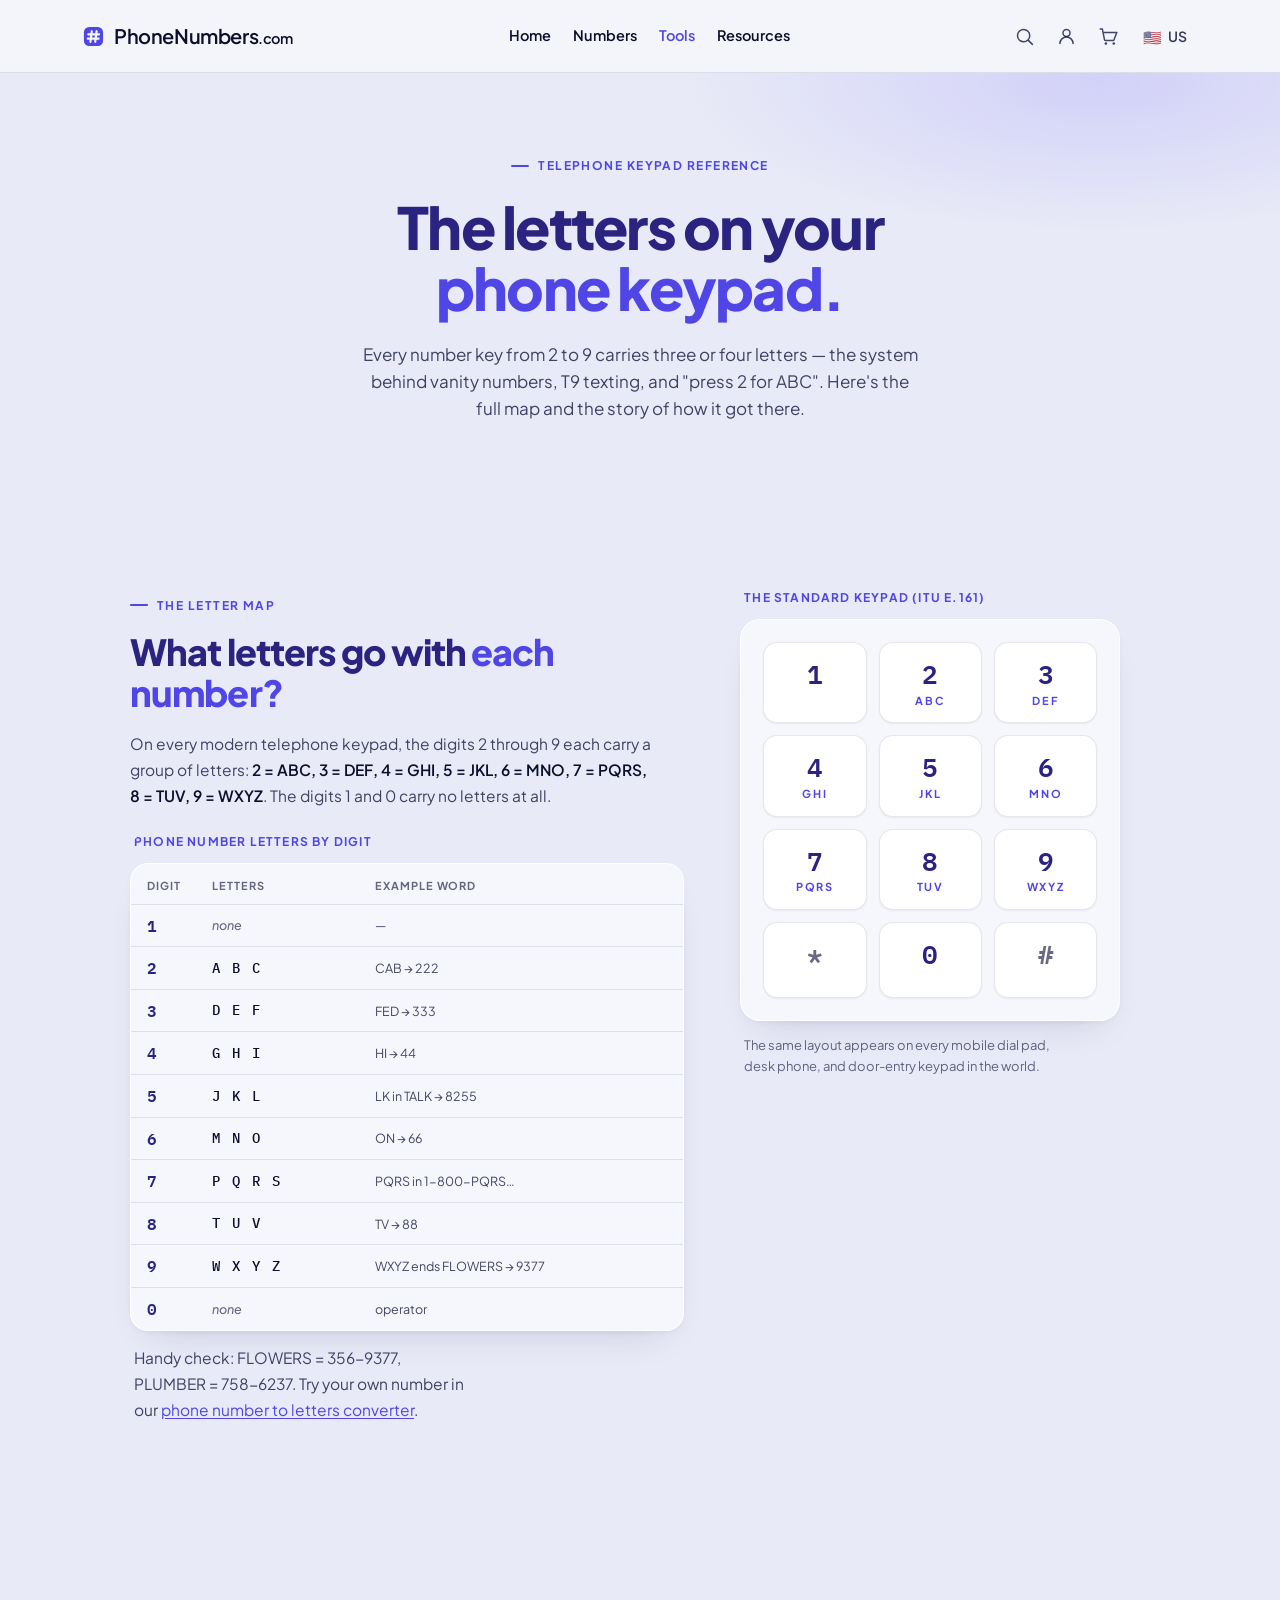
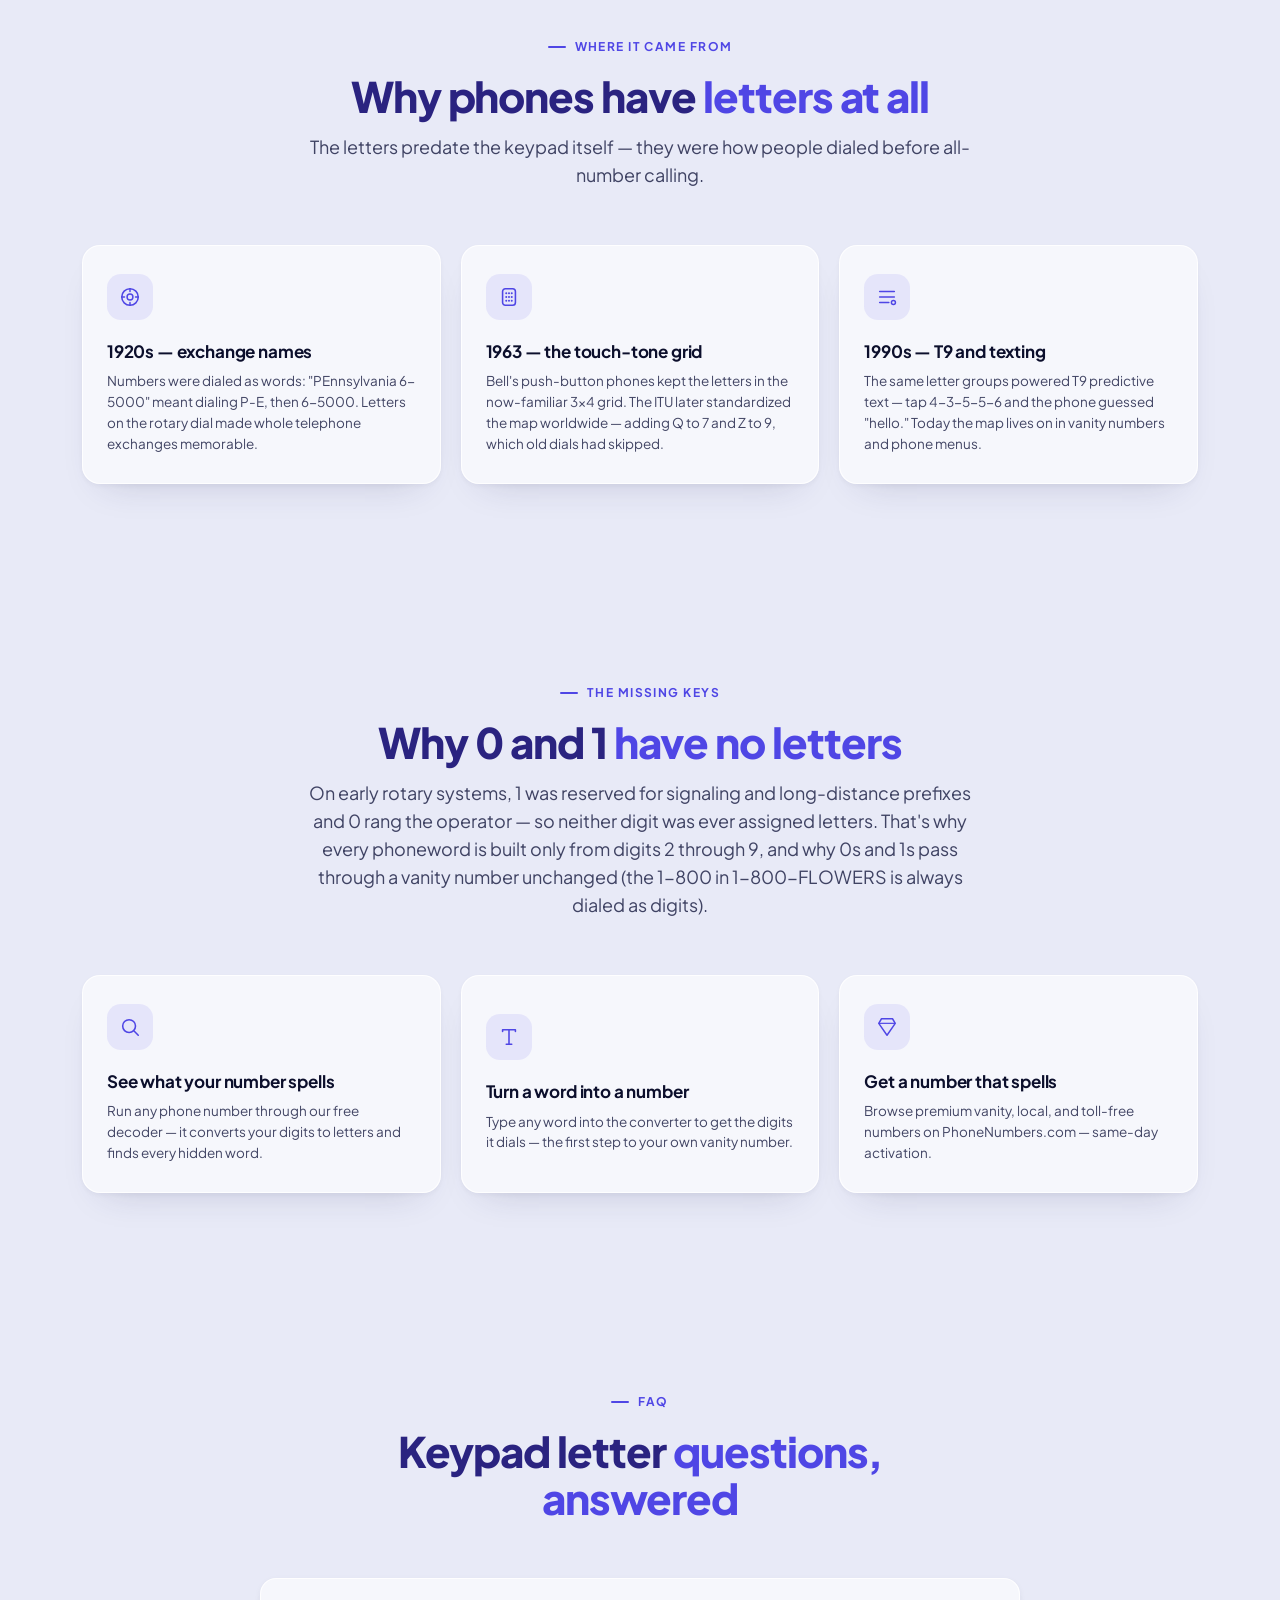
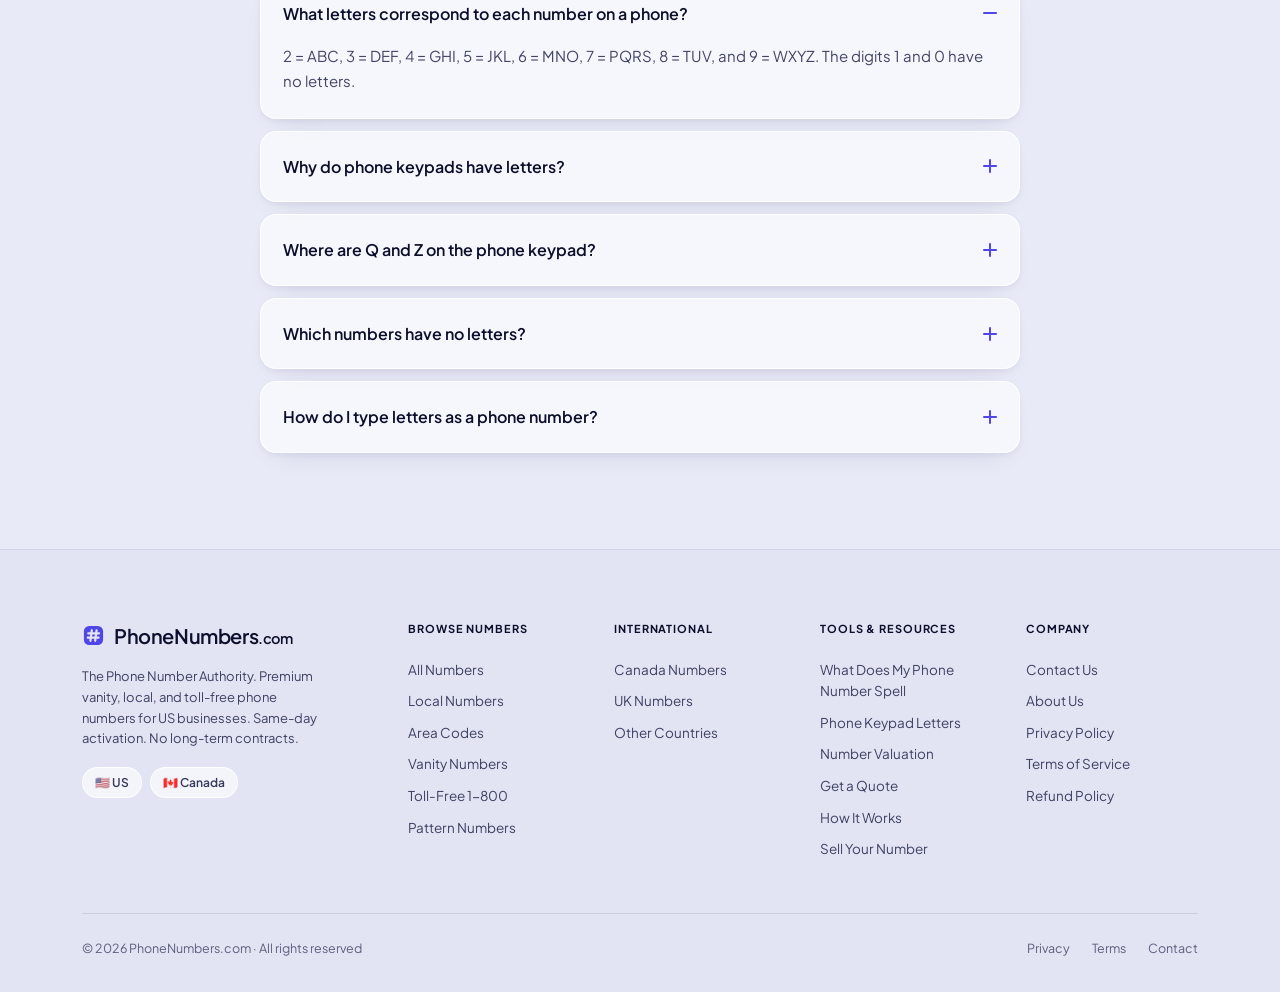
==== keypad-letters.html @ 52a97aaa "Add Phone Keypad Letters reference page Targets the ~7k/mo keypad-letters cluster (phone number keyp" ====
<!DOCTYPE html>
<html lang="en">
<head>
  <meta charset="UTF-8" />
  <meta name="viewport" content="width=device-width, initial-scale=1.0" />
  <title>Phone Keypad Letters — What Letters Go With Each Number? | PhoneNumbers.com</title>
  <meta name="description" content="The letters on a telephone keypad: 2=ABC, 3=DEF, 4=GHI, 5=JKL, 6=MNO, 7=PQRS, 8=TUV, 9=WXYZ. Why keypads have letters, why 0 and 1 don't, and how to use them." />
  <!-- NOTE: update the domain/path below to the page's real URL before launch. -->
  <link rel="canonical" href="https://www.phonenumbers.com/en-us/tools/phone-keypad-letters" />
  <meta name="robots" content="index, follow, max-image-preview:large" />

  <!-- Open Graph -->
  <meta property="og:type" content="website" />
  <meta property="og:site_name" content="PhoneNumbers.com" />
  <meta property="og:title" content="Phone Keypad Letters — What Letters Go With Each Number?" />
  <meta property="og:description" content="The letters on a telephone keypad: 2=ABC, 3=DEF, 4=GHI, 5=JKL, 6=MNO, 7=PQRS, 8=TUV, 9=WXYZ — plus why they exist and how to use them." />
  <meta property="og:url" content="https://www.phonenumbers.com/en-us/tools/phone-keypad-letters" />
  <meta property="og:image" content="https://www.phonenumbers.com/og/vanity-number-generator.png" />
  <meta property="og:image:alt" content="PhoneNumbers.com phone keypad letters reference" />
  <meta property="og:image:width" content="1200" />
  <meta property="og:image:height" content="630" />
  <meta property="og:locale" content="en_US" />

  <!-- Twitter -->
  <meta name="twitter:card" content="summary_large_image" />
  <meta name="twitter:title" content="Phone Keypad Letters — What Letters Go With Each Number?" />
  <meta name="twitter:description" content="2=ABC, 3=DEF, 4=GHI, 5=JKL, 6=MNO, 7=PQRS, 8=TUV, 9=WXYZ — the full telephone keypad letter map." />
  <meta name="twitter:image" content="https://www.phonenumbers.com/og/vanity-number-generator.png" />

  <link rel="icon" href="data:image/svg+xml,&lt;svg xmlns='http://www.w3.org/2000/svg' viewBox='0 0 100 100'&gt;&lt;text y='.9em' font-size='90'&gt;%F0%9F%93%9E&lt;/text&gt;&lt;/svg&gt;" />
  <link rel="preconnect" href="https://fonts.googleapis.com" />
  <link rel="preconnect" href="https://fonts.gstatic.com" crossorigin />
  <link href="https://fonts.googleapis.com/css2?family=Plus+Jakarta+Sans:wght@400;500;600;700;800&family=IBM+Plex+Mono:wght@400;500;600&display=swap" rel="stylesheet" />
  <link rel="stylesheet" href="styles.css?v=11" />
</head>
<body>
  <!-- Header -->
  <header class="nav">
    <div class="wrap">
      <a class="brand" href="https://www.phonenumbers.com/en-us"><svg class="lmk" viewBox="0 0 48 48" xmlns="http://www.w3.org/2000/svg" fill="currentColor" aria-hidden="true"><mask id="pn-lmk"><rect width="48" height="48" fill="#fff"/><g stroke="#000" stroke-width="4.6" stroke-linecap="round" fill="none"><line x1="20.5" y1="13" x2="17.5" y2="35"/><line x1="30.5" y1="13" x2="27.5" y2="35"/><line x1="13" y1="19.5" x2="35.5" y2="19.5"/><line x1="12" y1="28.5" x2="34.5" y2="28.5"/></g></mask><rect x="4" y="4" width="40" height="40" rx="11" mask="url(#pn-lmk)"/></svg><span class="bw">PhoneNumbers<span class="c">.com</span></span></a>
      <nav class="main">
        <a class="simple" href="https://www.phonenumbers.com/en-us">Home</a>
        <a class="simple" href="https://www.phonenumbers.com/en-us/search">Numbers</a>
        <a class="simple active" href="https://www.phonenumbers.com/en-us/tools/what-does-my-phone-number-spell">Tools</a>
        <a class="simple" href="https://www.phonenumbers.com/en-us/about/faq">Resources</a>
      </nav>
      <div class="nav-right">
        <a class="nav-ic" href="https://www.phonenumbers.com/en-us/search" aria-label="Search" title="Search"><svg viewBox="0 0 24 24" fill="none"><circle cx="11" cy="11" r="7" stroke="currentColor" stroke-width="1.7"/><path d="M21 21l-4.3-4.3" stroke="currentColor" stroke-width="1.7" stroke-linecap="round"/></svg></a>
        <a class="nav-ic" href="https://www.phonenumbers.com/en-us" aria-label="Account" title="Account"><svg viewBox="0 0 24 24" fill="none"><circle cx="12" cy="8" r="4" stroke="currentColor" stroke-width="1.7"/><path d="M4.5 20a7.5 7.5 0 0115 0" stroke="currentColor" stroke-width="1.7" stroke-linecap="round"/></svg></a>
        <a class="nav-ic" href="https://www.phonenumbers.com/en-us" aria-label="Cart" title="Cart"><svg viewBox="0 0 24 24" fill="none"><circle cx="9" cy="20" r="1.5" fill="currentColor"/><circle cx="18" cy="20" r="1.5" fill="currentColor"/><path d="M2.5 3.5H5l2.4 12a1.5 1.5 0 001.5 1.2h8a1.5 1.5 0 001.5-1.2L21.5 7.5H6" stroke="currentColor" stroke-width="1.7" stroke-linecap="round" stroke-linejoin="round"/></svg></a>
        <span class="nav-loc"><span class="flag">&#127482;&#127480;</span> US</span>
      </div>
    </div>
  </header>

  <main id="top">
    <!-- Hero -->
    <section class="hero">
      <span class="eyebrow">Telephone Keypad Reference</span>
      <h1>The letters on your<br /><span class="gt">phone keypad.</span></h1>
      <p class="hero-sub">
        Every number key from 2 to 9 carries three or four letters — the system behind
        vanity numbers, T9 texting, and "press 2 for ABC". Here's the full map and the
        story of how it got there.
      </p>
    </section>

    <!-- Keypad + reference table -->
    <section class="section" id="letter-map">
      <div class="wrap">
        <div class="answer-grid">
          <div class="answer-copy">
            <span class="eyebrow">The Letter Map</span>
            <h2>What letters go with <span class="gt">each number?</span></h2>
            <p>On every modern telephone keypad, the digits 2 through 9 each carry a group of letters: <strong>2&nbsp;=&nbsp;ABC, 3&nbsp;=&nbsp;DEF, 4&nbsp;=&nbsp;GHI, 5&nbsp;=&nbsp;JKL, 6&nbsp;=&nbsp;MNO, 7&nbsp;=&nbsp;PQRS, 8&nbsp;=&nbsp;TUV, 9&nbsp;=&nbsp;WXYZ</strong>. The digits 1 and 0 carry no letters at all.</p>
            <table class="ref-table">
              <caption>Phone number letters by digit</caption>
              <thead><tr><th scope="col">Digit</th><th scope="col">Letters</th><th scope="col">Example word</th></tr></thead>
              <tbody>
                <tr><td class="rd">1</td><td class="rl none">none</td><td class="re">—</td></tr>
                <tr><td class="rd">2</td><td class="rl">A B C</td><td class="re">CAB → 222</td></tr>
                <tr><td class="rd">3</td><td class="rl">D E F</td><td class="re">FED → 333</td></tr>
                <tr><td class="rd">4</td><td class="rl">G H I</td><td class="re">HI → 44</td></tr>
                <tr><td class="rd">5</td><td class="rl">J K L</td><td class="re">LK in TALK → 8255</td></tr>
                <tr><td class="rd">6</td><td class="rl">M N O</td><td class="re">ON → 66</td></tr>
                <tr><td class="rd">7</td><td class="rl">P Q R S</td><td class="re">PQRS in 1-800-PQRS…</td></tr>
                <tr><td class="rd">8</td><td class="rl">T U V</td><td class="re">TV → 88</td></tr>
                <tr><td class="rd">9</td><td class="rl">W X Y Z</td><td class="re">WXYZ ends FLOWERS → 9377</td></tr>
                <tr><td class="rd">0</td><td class="rl none">none</td><td class="re">operator</td></tr>
              </tbody>
            </table>
            <p class="keypad-note">Handy check: FLOWERS = 356-9377, PLUMBER = 758-6237. Try your own number in our <a href="index.html">phone number to letters converter</a>.</p>
          </div>
          <div class="answer-side">
            <h3 class="keypad-cap">The standard keypad (ITU E.161)</h3>
            <div class="keypad keypad-xl" role="img" aria-label="Telephone keypad letter map: 2 ABC, 3 DEF, 4 GHI, 5 JKL, 6 MNO, 7 PQRS, 8 TUV, 9 WXYZ. 1 and 0 carry no letters.">
              <div class="kp-key"><b>1</b><i></i></div>
              <div class="kp-key"><b>2</b><i>ABC</i></div>
              <div class="kp-key"><b>3</b><i>DEF</i></div>
              <div class="kp-key"><b>4</b><i>GHI</i></div>
              <div class="kp-key"><b>5</b><i>JKL</i></div>
              <div class="kp-key"><b>6</b><i>MNO</i></div>
              <div class="kp-key"><b>7</b><i>PQRS</i></div>
              <div class="kp-key"><b>8</b><i>TUV</i></div>
              <div class="kp-key"><b>9</b><i>WXYZ</i></div>
              <div class="kp-key kp-sym"><b>*</b><i></i></div>
              <div class="kp-key"><b>0</b><i></i></div>
              <div class="kp-key kp-sym"><b>#</b><i></i></div>
            </div>
            <p class="keypad-note">The same layout appears on every mobile dial pad, desk phone, and door-entry keypad in the world.</p>
          </div>
        </div>
      </div>
    </section>

    <!-- History -->
    <section class="section tint" id="history">
      <div class="wrap">
        <div class="shead">
          <span class="eyebrow">Where It Came From</span>
          <h2>Why phones have <span class="gt">letters at all</span></h2>
          <p>The letters predate the keypad itself — they were how people dialed before all-number calling.</p>
        </div>
        <div class="cards three">
          <div class="step-card">
            <span class="card-ic"><svg viewBox="0 0 24 24" fill="none"><circle cx="12" cy="12" r="9" stroke="currentColor" stroke-width="1.7"/><circle cx="12" cy="12" r="3.2" stroke="currentColor" stroke-width="1.6"/><path d="M12 3v3M12 18v3M3 12h3M18 12h3" stroke="currentColor" stroke-width="1.6" stroke-linecap="round"/></svg></span>
            <h3>1920s — exchange names</h3>
            <p>Numbers were dialed as words: "PEnnsylvania 6-5000" meant dialing P-E, then 6-5000. Letters on the rotary dial made whole telephone exchanges memorable.</p>
          </div>
          <div class="step-card">
            <span class="card-ic"><svg viewBox="0 0 24 24" fill="none"><rect x="5" y="3" width="14" height="18" rx="3" stroke="currentColor" stroke-width="1.7"/><path d="M9 8h.01M12 8h.01M15 8h.01M9 12h.01M12 12h.01M15 12h.01M9 16h.01M12 16h.01M15 16h.01" stroke="currentColor" stroke-width="2.2" stroke-linecap="round"/></svg></span>
            <h3>1963 — the touch-tone grid</h3>
            <p>Bell's push-button phones kept the letters in the now-familiar 3×4 grid. The ITU later standardized the map worldwide — adding Q to 7 and Z to 9, which old dials had skipped.</p>
          </div>
          <div class="step-card">
            <span class="card-ic"><svg viewBox="0 0 24 24" fill="none"><path d="M4 6h16M4 12h16M4 18h10" stroke="currentColor" stroke-width="1.7" stroke-linecap="round"/><circle cx="19" cy="18" r="2.2" stroke="currentColor" stroke-width="1.6"/></svg></span>
            <h3>1990s — T9 and texting</h3>
            <p>The same letter groups powered T9 predictive text — tap 4-3-5-5-6 and the phone guessed "hello." Today the map lives on in vanity numbers and phone menus.</p>
          </div>
        </div>
      </div>
    </section>

    <!-- Why 0 and 1 are blank + uses -->
    <section class="section" id="zero-one">
      <div class="wrap">
        <div class="shead">
          <span class="eyebrow">The Missing Keys</span>
          <h2>Why 0 and 1 <span class="gt">have no letters</span></h2>
          <p>On early rotary systems, 1 was reserved for signaling and long-distance prefixes and 0 rang the operator — so neither digit was ever assigned letters. That's why every phoneword is built only from digits 2 through 9, and why 0s and 1s pass through a vanity number unchanged (the 1-800 in 1-800-FLOWERS is always dialed as digits).</p>
        </div>
        <div class="cards three">
          <button class="info-card" type="button" onclick="location.href='index.html'">
            <span class="card-ic"><svg viewBox="0 0 24 24" fill="none"><circle cx="11" cy="11" r="7" stroke="currentColor" stroke-width="1.7"/><path d="M21 21l-4.3-4.3" stroke="currentColor" stroke-width="1.7" stroke-linecap="round"/></svg></span>
            <h3>See what your number spells</h3>
            <p>Run any phone number through our free decoder — it converts your digits to letters and finds every hidden word.</p>
          </button>
          <button class="info-card" type="button" onclick="location.href='index.html'">
            <span class="card-ic"><svg viewBox="0 0 24 24" fill="none"><path d="M5 6V4h14v2M12 4v16M9 20h6" stroke="currentColor" stroke-width="1.7" stroke-linecap="round" stroke-linejoin="round"/></svg></span>
            <h3>Turn a word into a number</h3>
            <p>Type any word into the converter to get the digits it dials — the first step to your own vanity number.</p>
          </button>
          <button class="info-card" type="button" onclick="location.href='https://www.phonenumbers.com/en-us/search'">
            <span class="card-ic"><svg viewBox="0 0 24 24" fill="none"><path d="M6 3h12l3 5-9 13L3 8z" stroke="currentColor" stroke-width="1.6" stroke-linejoin="round"/><path d="M3 8h18" stroke="currentColor" stroke-width="1.3"/></svg></span>
            <h3>Get a number that spells</h3>
            <p>Browse premium vanity, local, and toll-free numbers on PhoneNumbers.com — same-day activation.</p>
          </button>
        </div>
      </div>
    </section>

    <!-- FAQ -->
    <section class="section tint" id="faq">
      <div class="wrap">
        <div class="shead">
          <span class="eyebrow">FAQ</span>
          <h2>Keypad letter <span class="gt">questions, answered</span></h2>
        </div>
        <div class="faq-list">
          <details class="faq-q" open>
            <summary>What letters correspond to each number on a phone?<span class="faq-x"></span></summary>
            <div class="faq-a">2 = ABC, 3 = DEF, 4 = GHI, 5 = JKL, 6 = MNO, 7 = PQRS, 8 = TUV, and 9 = WXYZ. The digits 1 and 0 have no letters.</div>
          </details>
          <details class="faq-q">
            <summary>Why do phone keypads have letters?<span class="faq-x"></span></summary>
            <div class="faq-a">Letters were added in the 1920s so callers could dial memorable exchange names like "PEnnsylvania 6-5000" instead of raw digits. The system survived into touch-tone phones and now powers vanity numbers, T9-style texting, and "press 2 for ABC" phone menus.</div>
          </details>
          <details class="faq-q">
            <summary>Where are Q and Z on the phone keypad?<span class="faq-x"></span></summary>
            <div class="faq-a">Q is on the 7 key and Z is on the 9 key. Old rotary dials skipped both letters; the modern ITU E.161 standard added them so every letter of the alphabet can be dialed.</div>
          </details>
          <details class="faq-q">
            <summary>Which numbers have no letters?<span class="faq-x"></span></summary>
            <div class="faq-a">1 and 0. On early phone systems 1 was reserved for signaling and long-distance prefixes and 0 rang the operator, so neither was ever assigned letters — they always stay as digits in a phoneword.</div>
          </details>
          <details class="faq-q">
            <summary>How do I type letters as a phone number?<span class="faq-x"></span></summary>
            <div class="faq-a">Replace each letter with its keypad digit — FLOWERS becomes 356-9377. Or skip the manual work: our free <a href="index.html">phone number spelling tool</a> converts words to numbers and numbers to words instantly.</div>
          </details>
        </div>
      </div>
    </section>
  </main>

  <!-- Footer -->
  <footer>
    <div class="wrap">
      <div class="fgrid">
        <div class="fbrand">
          <a class="brand" href="https://www.phonenumbers.com/en-us"><svg class="lmk" viewBox="0 0 48 48" xmlns="http://www.w3.org/2000/svg" fill="currentColor" aria-hidden="true"><mask id="pn-lmk-f"><rect width="48" height="48" fill="#fff"/><g stroke="#000" stroke-width="4.6" stroke-linecap="round" fill="none"><line x1="20.5" y1="13" x2="17.5" y2="35"/><line x1="30.5" y1="13" x2="27.5" y2="35"/><line x1="13" y1="19.5" x2="35.5" y2="19.5"/><line x1="12" y1="28.5" x2="34.5" y2="28.5"/></g></mask><rect x="4" y="4" width="40" height="40" rx="11" mask="url(#pn-lmk-f)"/></svg><span class="bw">PhoneNumbers<span class="c">.com</span></span></a>
          <p>The Phone Number Authority. Premium vanity, local, and toll-free phone numbers for US businesses. Same-day activation. No long-term contracts.</p>
          <div class="fpills">
            <span class="fpill">&#127482;&#127480; US</span>
            <span class="fpill">&#127464;&#127462; Canada</span>
          </div>
        </div>
        <div class="fcol">
          <h5>Browse Numbers</h5>
          <a href="https://www.phonenumbers.com/en-us/search">All Numbers</a>
          <a href="https://www.phonenumbers.com/en-us/search">Local Numbers</a>
          <a href="https://www.phonenumbers.com/en-us/area-codes/all-area-codes">Area Codes</a>
          <a href="https://www.phonenumbers.com/en-us/search">Vanity Numbers</a>
          <a href="https://www.phonenumbers.com/en-us/search?tf=true">Toll-Free 1-800</a>
          <a href="https://www.phonenumbers.com/en-us/search">Pattern Numbers</a>
        </div>
        <div class="fcol">
          <h5>International</h5>
          <a href="https://www.phonenumbers.com/en-us/country-codes/all-countries">Canada Numbers</a>
          <a href="https://www.phonenumbers.com/en-us/country-codes/all-countries">UK Numbers</a>
          <a href="https://www.phonenumbers.com/en-us/country-codes/all-countries">Other Countries</a>
        </div>
        <div class="fcol">
          <h5>Tools &amp; Resources</h5>
          <a href="https://www.phonenumbers.com/en-us/tools/what-does-my-phone-number-spell">What Does My Phone Number Spell</a>
          <a href="https://www.phonenumbers.com/en-us/tools/phone-keypad-letters">Phone Keypad Letters</a>
          <a href="https://www.phonenumbers.com/en-us/tools/number-validation">Number Valuation</a>
          <a href="https://www.phonenumbers.com/en-us/about/contact">Get a Quote</a>
          <a href="https://www.phonenumbers.com/en-us/about/faq">How It Works</a>
          <a href="https://www.phonenumbers.com/en-us/about/contact">Sell Your Number</a>
        </div>
        <div class="fcol">
          <h5>Company</h5>
          <a href="https://www.phonenumbers.com/en-us/about/contact">Contact Us</a>
          <a href="https://www.phonenumbers.com/en-us">About Us</a>
          <a href="https://www.phonenumbers.com/en-us">Privacy Policy</a>
          <a href="https://www.phonenumbers.com/en-us">Terms of Service</a>
          <a href="https://www.phonenumbers.com/en-us">Refund Policy</a>
        </div>
      </div>
      <div class="fbot">
        <span>&copy; 2026 PhoneNumbers.com &middot; All rights reserved</span>
        <span class="fbot-links"><a href="https://www.phonenumbers.com/en-us">Privacy</a><a href="https://www.phonenumbers.com/en-us">Terms</a><a href="https://www.phonenumbers.com/en-us/about/contact">Contact</a></span>
      </div>
    </div>
  </footer>

  <!-- Structured data. Update domain/paths to the real URL before launch. -->
  <script type="application/ld+json">
  {
    "@context": "https://schema.org",
    "@graph": [
      {
        "@type": "Organization",
        "@id": "https://www.phonenumbers.com/#organization",
        "name": "PhoneNumbers.com",
        "url": "https://www.phonenumbers.com/",
        "logo": "https://www.phonenumbers.com/logo.png"
      },
      {
        "@type": "WebPage",
        "@id": "https://www.phonenumbers.com/en-us/tools/phone-keypad-letters#webpage",
        "url": "https://www.phonenumbers.com/en-us/tools/phone-keypad-letters",
        "name": "Phone Keypad Letters — What Letters Go With Each Number?",
        "description": "The letters on a telephone keypad: 2=ABC, 3=DEF, 4=GHI, 5=JKL, 6=MNO, 7=PQRS, 8=TUV, 9=WXYZ. Why keypads have letters, why 0 and 1 don't, and how to use them.",
        "inLanguage": "en-US",
        "breadcrumb": { "@id": "https://www.phonenumbers.com/en-us/tools/phone-keypad-letters#breadcrumb" }
      },
      {
        "@type": "BreadcrumbList",
        "@id": "https://www.phonenumbers.com/en-us/tools/phone-keypad-letters#breadcrumb",
        "itemListElement": [
          { "@type": "ListItem", "position": 1, "name": "Home", "item": "https://www.phonenumbers.com/en-us" },
          { "@type": "ListItem", "position": 2, "name": "Phone Keypad Letters", "item": "https://www.phonenumbers.com/en-us/tools/phone-keypad-letters" }
        ]
      },
      {
        "@type": "FAQPage",
        "@id": "https://www.phonenumbers.com/en-us/tools/phone-keypad-letters#faq",
        "mainEntity": [
          {
            "@type": "Question",
            "name": "What letters correspond to each number on a phone?",
            "acceptedAnswer": { "@type": "Answer", "text": "2 = ABC, 3 = DEF, 4 = GHI, 5 = JKL, 6 = MNO, 7 = PQRS, 8 = TUV, and 9 = WXYZ. The digits 1 and 0 have no letters." }
          },
          {
            "@type": "Question",
            "name": "Why do phone keypads have letters?",
            "acceptedAnswer": { "@type": "Answer", "text": "Letters were added in the 1920s so callers could dial memorable exchange names like PEnnsylvania 6-5000 instead of raw digits. The system survived into touch-tone phones and now powers vanity numbers, T9-style texting, and press-2-for-ABC phone menus." }
          },
          {
            "@type": "Question",
            "name": "Where are Q and Z on the phone keypad?",
            "acceptedAnswer": { "@type": "Answer", "text": "Q is on the 7 key and Z is on the 9 key. Old rotary dials skipped both letters; the modern ITU E.161 standard added them so every letter of the alphabet can be dialed." }
          },
          {
            "@type": "Question",
            "name": "Which numbers have no letters?",
            "acceptedAnswer": { "@type": "Answer", "text": "1 and 0. On early phone systems 1 was reserved for signaling and long-distance prefixes and 0 rang the operator, so neither was ever assigned letters — they always stay as digits in a phoneword." }
          },
          {
            "@type": "Question",
            "name": "How do I type letters as a phone number?",
            "acceptedAnswer": { "@type": "Answer", "text": "Replace each letter with its keypad digit — FLOWERS becomes 356-9377. Or use the free PhoneNumbers.com spelling tool, which converts words to numbers and numbers to words instantly." }
          }
        ]
      }
    ]
  }
  </script>
</body>
</html>
---- styles.css ----
/* PhoneNumbers.com design system — final computed cascade of home-platform-v269 */
:root{
  --canvas:#E8EAF7; --canvas-deep:#E2E4F3; --paper-2:#F5F6FD;
  --ink:#0C0F2C; --head:#2A2380;
  --ink-72:rgba(16,19,58,.84); --ink-58:rgba(16,19,58,.78); --ink-40:rgba(16,19,58,.63);
  --line:rgba(16,19,58,.10); --line-2:rgba(16,19,58,.16);
  --ac:#4F46E5; --ac-d:#4038CC; --ac-12:rgba(79,70,229,.10); --ac-soft:#F3F2FE;
  --grad:linear-gradient(180deg,#5B52EC,#4338CA);
  --glass:rgba(255,255,255,.62); --glass-br:rgba(255,255,255,.88);
  --green:#16A34A; --green-bg:rgba(22,163,74,.10);
  --amber:#C2740A;
  --sans:"Plus Jakarta Sans",-apple-system,system-ui,"Segoe UI",Roboto,Arial,sans-serif;
  --mono:"IBM Plex Mono",ui-monospace,Menlo,monospace;
  --maxw:1180px;
  --sh:0 2px 6px rgba(16,19,58,.05),0 14px 30px -16px rgba(16,19,58,.12);
  --sh-card:0 2px 5px rgba(16,19,58,.04),0 18px 36px -22px rgba(40,40,90,.22);
  --sh-lg:0 4px 10px rgba(16,19,58,.05),0 30px 60px -26px rgba(16,19,58,.20);
}
*{box-sizing:border-box;margin:0;padding:0}
[hidden]{display:none!important}
html{scroll-behavior:smooth}
body{font-family:var(--sans);color:var(--ink);background:var(--canvas);-webkit-font-smoothing:antialiased;line-height:1.6;font-size:15px}
a{color:inherit;text-decoration:none}
svg{display:block}
.wrap{max-width:var(--maxw);margin:0 auto;padding:0 32px}
.mono{font-family:var(--mono);font-feature-settings:"tnum"}
.gt{color:var(--ac)}
.eyebrow{font-size:12px;font-weight:700;letter-spacing:.12em;text-transform:uppercase;color:var(--ac);display:inline-flex;align-items:center;gap:9px}
.eyebrow::before{content:"";width:18px;height:2px;border-radius:2px;background:var(--ac);display:inline-block}

.arrow{font-weight:600;font-size:13.5px;display:inline-flex;align-items:center;gap:7px;color:var(--ac)}
.arrow:hover{gap:10px}

/* ---------- Header ---------- */
header.nav{position:sticky;top:0;z-index:60;background:rgba(244,245,251,.97);-webkit-backdrop-filter:saturate(160%) blur(16px);backdrop-filter:saturate(160%) blur(16px);border-bottom:1px solid var(--line)}
.nav .wrap{display:flex;align-items:center;height:72px;gap:26px}
.brand{display:flex;align-items:center;gap:9px;font-weight:600;font-size:20px;letter-spacing:-.02em;color:var(--ink);white-space:nowrap}
.brand .lmk{width:23px;height:23px;flex:0 0 auto;color:var(--ac)}
.brand .bw{font-weight:600}
.brand .c{font-size:14.5px;font-weight:600}
nav.main{display:flex;gap:22px;margin:0 auto}
nav.main a.simple{display:flex;align-items:center;gap:5px;font-size:14.5px;font-weight:600;color:var(--ink)}
nav.main a.simple:hover,nav.main a.simple.active{color:var(--ac)}
.nav-right{display:flex;align-items:center;gap:4px}
.nav-ic{display:inline-flex;align-items:center;justify-content:center;width:38px;height:38px;border-radius:10px;border:1px solid transparent;background:transparent;color:var(--ink-58);cursor:pointer;transition:.15s;text-decoration:none}
.nav-ic:hover{background:rgba(255,255,255,.7);color:var(--ink);border-color:var(--line)}
.nav-ic svg{width:21px;height:21px}
.nav-loc{display:inline-flex;align-items:center;gap:6px;height:38px;padding:0 10px;border-radius:10px;border:1px solid transparent;background:transparent;font-family:var(--sans);font-size:14px;font-weight:600;color:var(--ink-72);transition:.15s}
.nav-loc:hover{background:rgba(255,255,255,.7);border-color:var(--line)}
.nav-loc .flag{font-size:15px;line-height:1}

/* ---------- Hero ---------- */
.hero{position:relative;overflow:hidden;text-align:center;padding:76px 24px 44px;background:radial-gradient(58% 64% at 86% 2%,rgba(108,92,255,.18),transparent 56%),var(--canvas)}
.hero .eyebrow{justify-content:center;margin-bottom:20px}
.hero h1{font-size:clamp(38px,5.6vw,58px);line-height:1.06;letter-spacing:-.03em;font-weight:800;color:var(--head);margin-bottom:22px}
.hero-sub{max-width:560px;margin:0 auto 26px;font-size:17px;line-height:1.6;color:var(--ink-58)}
.badges{list-style:none;display:flex;flex-wrap:wrap;justify-content:center;gap:8px 22px;font-size:13.5px;font-weight:600;color:var(--ink-72)}
.badges li{display:inline-flex;align-items:center;gap:8px}
.tick{display:inline-flex;align-items:center;justify-content:center;width:17px;height:17px;border-radius:50%;background:var(--green-bg);color:var(--green);font-size:10px;font-weight:800;flex-shrink:0}

/* ---------- Tool ---------- */
.tool{max-width:780px;margin:0 auto;padding:0 24px 24px;text-align:center}
.mode-switch{display:inline-flex;gap:4px;background:var(--glass);border:1px solid var(--glass-br);border-radius:100px;padding:4px;margin-bottom:18px;box-shadow:var(--sh)}
.mode{border:0;background:transparent;color:var(--ink-58);font-family:var(--sans);font-size:13.5px;font-weight:600;padding:10px 20px;border-radius:100px;cursor:pointer;transition:.16s ease}
.mode:hover{color:var(--ink)}
.mode.active{background:#fff;color:var(--ac);box-shadow:var(--sh)}

/* the search instrument — solid white input surface (never glass) */
.tool-card{background:#fff;border:1px solid var(--line-2);border-radius:18px;box-shadow:0 28px 60px -22px rgba(16,19,58,.42);padding:14px 14px 14px 24px;transition:border-color .18s,box-shadow .18s}
.tool-card:focus-within{border-color:color-mix(in srgb,var(--ac) 50%,transparent);box-shadow:0 28px 60px -22px rgba(16,19,58,.42),0 0 0 4px var(--ac-12)}
.tool-row{display:flex;align-items:center;gap:10px}

.cc-select{position:relative;align-self:center}
.cc-btn{display:inline-flex;align-items:center;gap:6px;height:34px;padding:0 14px 0 0;border:0;border-right:1px solid var(--line);background:transparent;cursor:pointer;font:600 14.5px var(--sans);color:var(--ink-72);white-space:nowrap}
.cc-btn:hover{color:var(--ink)}
.cc-flag{font-size:18px}
.cc-dial{font-family:var(--mono);font-weight:500}
.cc-caret{font-size:10px;color:var(--ink-40)}
.cc-panel{position:absolute;top:calc(100% + 18px);left:-24px;z-index:40;width:300px;max-width:80vw;background:#fff;border:1px solid var(--line);border-radius:13px;box-shadow:0 22px 50px -18px rgba(16,19,58,.4);padding:8px;text-align:left}
.cc-search{width:100%;border:1px solid var(--line);border-radius:9px;padding:10px 12px;font:16px var(--sans);color:var(--ink);outline:none;margin-bottom:6px}
.cc-search:focus{border-color:var(--ac)}
.cc-list{list-style:none;max-height:280px;overflow-y:auto}
.cc-item{display:flex;align-items:center;gap:10px;padding:9px 10px;border-radius:9px;cursor:pointer;font-size:14px;font-weight:500;color:var(--ink);transition:.13s}
.cc-item:hover{background:var(--paper-2)}
.cc-sep{height:1px;background:var(--line);margin:6px 8px;list-style:none}
.cc-i-flag{font-size:18px}
.cc-i-name{flex:1;min-width:0;overflow:hidden;text-overflow:ellipsis;white-space:nowrap}
.cc-i-dial{color:var(--ink-58);font-family:var(--mono);font-size:13px}
.cc-empty{padding:14px 10px;color:var(--ink-58);font-size:14px;text-align:center}

.tool-input{flex:1;min-width:0;border:0;outline:none;font-family:var(--sans);font-size:19px;padding:14px 6px;color:var(--ink);background:transparent}
.tool-input.solo{padding-left:0}
.tool-input::placeholder{color:var(--ink-40)}

.cta{border:0;background:var(--grad);color:#fff;font-family:var(--sans);font-size:16.5px;font-weight:700;padding:17px 30px;border-radius:14px;cursor:pointer;white-space:nowrap;box-shadow:0 10px 22px -10px rgba(79,70,229,.6);transition:filter .16s ease,transform .1s ease}
.cta:hover{filter:brightness(1.08)}
.cta:active{transform:translateY(1px)}

.clear-btn{flex:0 0 auto;width:34px;height:34px;border:0;background:transparent;color:var(--ink-58);font-size:24px;line-height:1;border-radius:50%;cursor:pointer;display:flex;align-items:center;justify-content:center;transition:.15s}
.clear-btn:hover{background:var(--paper-2);color:var(--ink)}

/* ---------- Results header ---------- */
.results-head{display:flex;align-items:center;justify-content:space-between;gap:12px;flex-wrap:wrap;margin-top:16px}
.tool-note{color:var(--ink-58);font-size:13.5px;text-align:left}
.per-page{font-size:13px;color:var(--ink-58);display:inline-flex;align-items:center;gap:6px;white-space:nowrap}
.per-page select{font:600 13px var(--sans);color:var(--ink);border:1px solid var(--glass-br);border-radius:9px;padding:5px 8px;background:var(--glass);cursor:pointer}
.per-page select:focus{outline:none;border-color:var(--ac)}

/* ---------- Inventory banner ---------- */
.inv-banner{display:flex;align-items:center;justify-content:space-between;gap:12px;flex-wrap:wrap;margin-top:16px;padding:14px 18px;background:var(--glass);border:1px solid color-mix(in srgb,var(--ac) 20%,rgba(255,255,255,.88));border-radius:14px;box-shadow:var(--sh)}
.inv-left{display:flex;align-items:center;gap:10px;flex-wrap:wrap}
.inv-pill{background:var(--ac);color:#fff;font-size:10.5px;font-weight:700;text-transform:uppercase;letter-spacing:.08em;padding:4px 11px;border-radius:100px;white-space:nowrap}
.inv-text{color:var(--ink);font-weight:600;font-size:14.5px}
.inv-number{color:var(--ac);font-family:var(--mono);font-weight:600;text-decoration:none}
.inv-number:hover{text-decoration:underline}
.inv-cta{background:var(--grad);color:#fff;font-weight:700;font-size:13.5px;padding:10px 17px;border-radius:11px;text-decoration:none;white-space:nowrap;box-shadow:0 10px 22px -10px rgba(79,70,229,.6);transition:filter .16s}
.inv-cta:hover{filter:brightness(1.08)}
.inv-cta-spell{display:inline-block;margin-top:14px}

/* ---------- Results (glass cards) ---------- */
.results{display:grid;grid-template-columns:1fr 1fr;gap:12px;margin-top:16px;text-align:left}
.result{text-align:left;border:1px solid var(--glass-br);background:var(--glass);border-radius:16px;padding:16px 18px;cursor:pointer;position:relative;overflow:hidden;box-shadow:var(--sh-card);font:inherit;transition:border-color .18s ease,box-shadow .18s ease,background .18s ease}
.result:hover{background:rgba(255,255,255,.8);border-color:#fff;box-shadow:var(--sh-lg)}
.result.copied{border-color:var(--ac);background:rgba(255,255,255,.85)}
.result.copied::after{content:"Copied!";position:absolute;top:10px;right:13px;font-size:11px;font-weight:700;color:var(--ac)}
.badge-row{display:flex;flex-wrap:wrap;gap:6px;margin-bottom:9px}
.result-badge{display:inline-block;font-size:10.5px;font-weight:700;color:var(--ac);background:var(--ac-12);border-radius:100px;padding:3px 10px;text-transform:uppercase;letter-spacing:.06em}
.result-badge.for-sale{background:var(--green-bg);color:var(--green)}
.result-number{font-family:var(--mono);font-size:19px;font-weight:600;letter-spacing:-.01em;word-break:break-word;color:var(--ink)}
.result-number .word{color:var(--ac)}
.result-number .digit{color:var(--ink)}
.result-number .muted{color:var(--ink-58);font-weight:600}
.result-number .dash{color:var(--ink-40)}
.result-meta{margin-top:6px;font-size:12px;color:var(--ink-58)}

/* ---------- Pagination ---------- */
.pagination{display:flex;flex-wrap:wrap;justify-content:center;align-items:center;gap:6px;margin-top:18px}
.page-btn{min-width:38px;height:38px;padding:0 12px;border:1px solid var(--glass-br);background:var(--glass);color:var(--ink);font:600 14px var(--sans);border-radius:10px;cursor:pointer;transition:.15s ease}
.page-btn:hover:not(:disabled):not(.current){border-color:var(--ac);color:var(--ac)}
.page-btn.current{background:var(--ac);border-color:var(--ac);color:#fff;cursor:default}
.page-btn:disabled{opacity:.4;cursor:not-allowed}

/* ---------- Spell result ---------- */
.spell-result{margin-top:18px;background:var(--glass);border:1px solid var(--glass-br);border-radius:18px;box-shadow:var(--sh-card);padding:30px;text-align:center}
.spell-number{font-family:var(--mono);font-size:clamp(28px,6vw,42px);font-weight:600;letter-spacing:-.01em;color:var(--ink)}
.spell-keys{display:flex;flex-wrap:wrap;justify-content:center;gap:8px;margin-top:22px}
.keycap{display:flex;flex-direction:column;align-items:center;justify-content:center;width:44px;height:52px;border-radius:11px;background:#fff;border:1px solid var(--line)}
.kc-letter{font-weight:700;font-size:16px;color:var(--ink);line-height:1.1}
.kc-digit{font-family:var(--mono);font-weight:600;font-size:12px;color:var(--ac);margin-top:2px}
.key-space{width:12px}
.spell-sub{margin-top:18px;color:var(--ink-58);font-size:14.5px}
.spell-warn{margin-top:10px;color:var(--amber);font-size:13px}
.spell-empty{color:var(--ink-58);font-size:14.5px}
.copy-btn{margin-top:18px;padding:13px 24px;border:0;border-radius:12px;background:var(--grad);color:#fff;font:700 14px var(--sans);cursor:pointer;box-shadow:0 10px 22px -10px rgba(79,70,229,.6);transition:filter .16s}
.copy-btn:hover{filter:brightness(1.08)}

/* ---------- Sections — one continuous canvas, no banding ---------- */
section.section{padding:96px 0}
.section.tint{background:transparent}
.shead{max-width:680px;margin:0 auto 56px;text-align:center}
.shead h2{font-size:clamp(30px,4vw,42px);line-height:1.12;margin-top:16px;font-weight:800;letter-spacing:-.025em;color:var(--head)}
.shead h2 .gt{color:var(--ac)}
.shead p{margin-top:14px;font-size:18px;line-height:1.55;color:var(--ink-58)}

.cards{display:grid;gap:20px}
.cards.three{grid-template-columns:repeat(3,1fr)}

/* glass cards: translucent white + bright border, blur-free, no hover transform */
.info-card,.stat-card,.step-card,.show-card{text-align:left;background:var(--glass);border:1px solid var(--glass-br);border-radius:18px;padding:28px 24px;box-shadow:var(--sh-card)}
.info-card,.show-card{cursor:pointer;font:inherit;color:var(--ink);transition:background .2s,border-color .2s,box-shadow .2s}
.info-card:hover,.show-card:hover{background:rgba(255,255,255,.8);border-color:#fff;box-shadow:var(--sh-lg)}

.card-ic{width:46px;height:46px;display:flex;align-items:center;justify-content:center;background:var(--ac-12);border-radius:14px;color:var(--ac);margin-bottom:18px}
.card-ic svg{width:22px;height:22px}

/* famous-number cards: real signage photos */
.card-scene{line-height:0;margin-bottom:18px}
.card-scene img{width:100%;height:auto;border-radius:12px;display:block;border:1px solid var(--line)}

.info-card h3,.stat-card h3,.step-card h3{font-size:17px;font-weight:700;letter-spacing:-.01em;margin:0 0 6px;color:var(--ink)}
.info-card .stat{color:var(--ac);font-weight:600;font-size:13px;margin:0 0 10px}
.info-card p,.stat-card p,.step-card p{margin:0;font-size:13.5px;color:var(--ink-58);line-height:1.55}
.info-card .card-num{font-family:var(--mono);font-size:15px;font-weight:600;color:var(--ink);margin-bottom:4px}

.stat-top{display:flex;align-items:center;justify-content:space-between;margin-bottom:16px}
.stat-top .card-ic{margin-bottom:0}
.stat-big{font-size:38px;font-weight:800;letter-spacing:-.02em;color:var(--head)}

/* ---------- Answer-first explainer + keypad map ---------- */
.answer-grid{display:grid;grid-template-columns:1.15fr .85fr;gap:56px;align-items:start;max-width:1020px;margin:0 auto}
.answer-copy h2{font-size:clamp(28px,3.4vw,36px);line-height:1.14;margin:16px 0 18px;font-weight:800;letter-spacing:-.025em;color:var(--head)}
.answer-copy p{font-size:15.5px;line-height:1.7;color:var(--ink-58);margin-bottom:14px}
.answer-copy h3{font-size:17px;font-weight:700;letter-spacing:-.01em;color:var(--ink);margin:26px 0 8px}
.answer-copy strong{color:var(--ink);font-weight:600}
.keypad-cap{font-size:12px;font-weight:700;letter-spacing:.1em;text-transform:uppercase;color:var(--ac);margin:0 0 12px 4px}
.keypad{display:grid;grid-template-columns:repeat(3,1fr);gap:10px;background:var(--glass);border:1px solid var(--glass-br);border-radius:20px;box-shadow:var(--sh-card);padding:18px;max-width:340px}
.kp-key{background:#fff;border:1px solid var(--line);border-radius:14px;text-align:center;padding:13px 4px 11px;box-shadow:0 1px 2px rgba(16,19,58,.06)}
.kp-key b{display:block;font-family:var(--mono);font-size:22px;font-weight:600;color:var(--head);line-height:1.1}
.kp-key i{display:block;font-style:normal;font-size:10px;font-weight:700;letter-spacing:.16em;color:var(--ac);margin-top:4px;min-height:13px}
.kp-key.kp-sym b{color:var(--ink-40)}
.keypad-note{margin-top:14px;font-size:13px;line-height:1.6;color:var(--ink-40);padding:0 4px;max-width:340px}
.keypad-note a{color:var(--ac);text-decoration:underline;text-underline-offset:2px}
.keypad-xl{max-width:380px;gap:12px;padding:22px}
.keypad-xl .kp-key{padding:16px 4px 13px}
.keypad-xl .kp-key b{font-size:26px}
.keypad-xl .kp-key i{font-size:11px}
@media (max-width:860px){.keypad,.keypad-note{max-width:none}}

/* keypad-letters reference table */
.ref-table{width:100%;border-collapse:separate;border-spacing:0;background:var(--glass);border:1px solid var(--glass-br);border-radius:18px;box-shadow:var(--sh-card);overflow:hidden;font-size:14px;margin-top:22px}
.ref-table caption{caption-side:top;text-align:left;font-size:12px;font-weight:700;letter-spacing:.1em;text-transform:uppercase;color:var(--ac);padding:0 0 12px 4px}
.ref-table th{font-size:11px;font-weight:700;letter-spacing:.08em;text-transform:uppercase;color:var(--ink-40);text-align:left;padding:13px 16px 9px;border-bottom:1px solid var(--line)}
.ref-table td{padding:8px 16px;border-bottom:1px solid var(--line)}
.ref-table tr:last-child td{border-bottom:none}
.ref-table .rd{font-family:var(--mono);font-weight:600;font-size:16px;color:var(--head);width:56px}
.ref-table .rl{font-family:var(--mono);font-weight:500;letter-spacing:.14em;color:var(--ink);white-space:nowrap}
.ref-table .rl.none{font-family:var(--sans);letter-spacing:0;font-size:12.5px;color:var(--ink-40);font-style:italic}
.ref-table .re{font-size:12.5px;color:var(--ink-58)}
@media (max-width:860px){.answer-grid{grid-template-columns:1fr;gap:36px}}

/* ---------- Showcase ---------- */
.show-card{display:flex;flex-direction:column;gap:10px}
.show-ind{font-size:11px;font-weight:700;letter-spacing:.1em;text-transform:uppercase;color:var(--ac)}
.show-num{font-family:var(--mono);font-size:22px;font-weight:600;letter-spacing:-.01em;color:var(--ink)}
.show-word{color:var(--ac)}
.show-go{font-size:13px;font-weight:600;color:var(--ink-40);transition:.15s}
.show-card:hover .show-go{color:var(--ac)}
.showcase-cta{margin-top:44px}

/* ---------- FAQ ---------- */
.faq-list{max-width:760px;margin:0 auto;display:flex;flex-direction:column;gap:12px;text-align:left}
.faq-q{background:var(--glass);border:1px solid var(--glass-br);border-radius:16px;padding:4px 22px;box-shadow:var(--sh)}
.faq-q summary{list-style:none;cursor:pointer;display:flex;align-items:center;justify-content:space-between;gap:16px;padding:18px 0;font-size:16px;font-weight:600;color:var(--ink)}
.faq-q summary::-webkit-details-marker{display:none}
.faq-x{position:relative;width:14px;height:14px;flex-shrink:0}
.faq-x::before,.faq-x::after{content:"";position:absolute;background:var(--ac);border-radius:2px}
.faq-x::before{top:6px;left:0;width:14px;height:2px}
.faq-x::after{top:0;left:6px;width:2px;height:14px;transition:transform .2s,opacity .2s}
.faq-q[open] .faq-x::after{transform:rotate(90deg);opacity:0}
.faq-a{padding:0 0 20px;font-size:15px;line-height:1.65;color:var(--ink-58)}

/* ---------- Footer — deeper periwinkle for grounding ---------- */
footer{background:var(--canvas-deep);color:var(--ink-58);padding:70px 0 34px;font-size:13.5px;border-top:1px solid rgba(16,19,58,.08)}
.fgrid{display:grid;grid-template-columns:1.7fr 1fr 1fr 1fr 1fr;gap:34px}
.fbrand .brand{margin-bottom:14px}
.fbrand p{font-size:13px;line-height:1.6;color:var(--ink-58);max-width:240px}
.fpills{display:flex;gap:8px;margin-top:18px}
.fpill{font-size:12px;font-weight:600;color:var(--ink-72);background:var(--glass);border:1px solid var(--glass-br);border-radius:100px;padding:5px 12px}
.fcol h5{color:var(--ink);font-size:11px;font-weight:700;letter-spacing:.08em;text-transform:uppercase;margin-bottom:16px}
.fcol a{display:block;padding:5px 0;color:var(--ink-58);font-size:13.5px}
.fcol a:hover{color:var(--ac)}
.fbot{border-top:1px solid var(--line);margin-top:48px;padding-top:24px;display:flex;justify-content:space-between;gap:16px;flex-wrap:wrap;font-size:12.5px;color:var(--ink-40)}
.fbot-links{display:flex;gap:22px}
.fbot-links a:hover{color:var(--ac)}

/* ---------- Responsive ---------- */
@media (max-width:1000px){
  nav.main{display:none}
  section.section{padding:72px 0}
}
@media (max-width:860px){
  .cards.three{grid-template-columns:1fr 1fr}
  .fgrid{grid-template-columns:1fr 1fr 1fr}
  .fbrand{grid-column:1 / -1}
}
@media (max-width:600px){
  .cards.three{grid-template-columns:1fr}
  .results{grid-template-columns:1fr}
  .tool-card{padding:12px}
  .tool-row{flex-wrap:wrap}
  .cc-btn{border-right:0;padding-left:0}
  .cc-panel{left:0}
  .tool-input{flex-basis:100%;padding:12px 4px;font-size:16px}
  .cta{flex:1}
  .nav-right .nav-ic{display:none}
  .fgrid{grid-template-columns:1fr 1fr;gap:28px 20px}
}
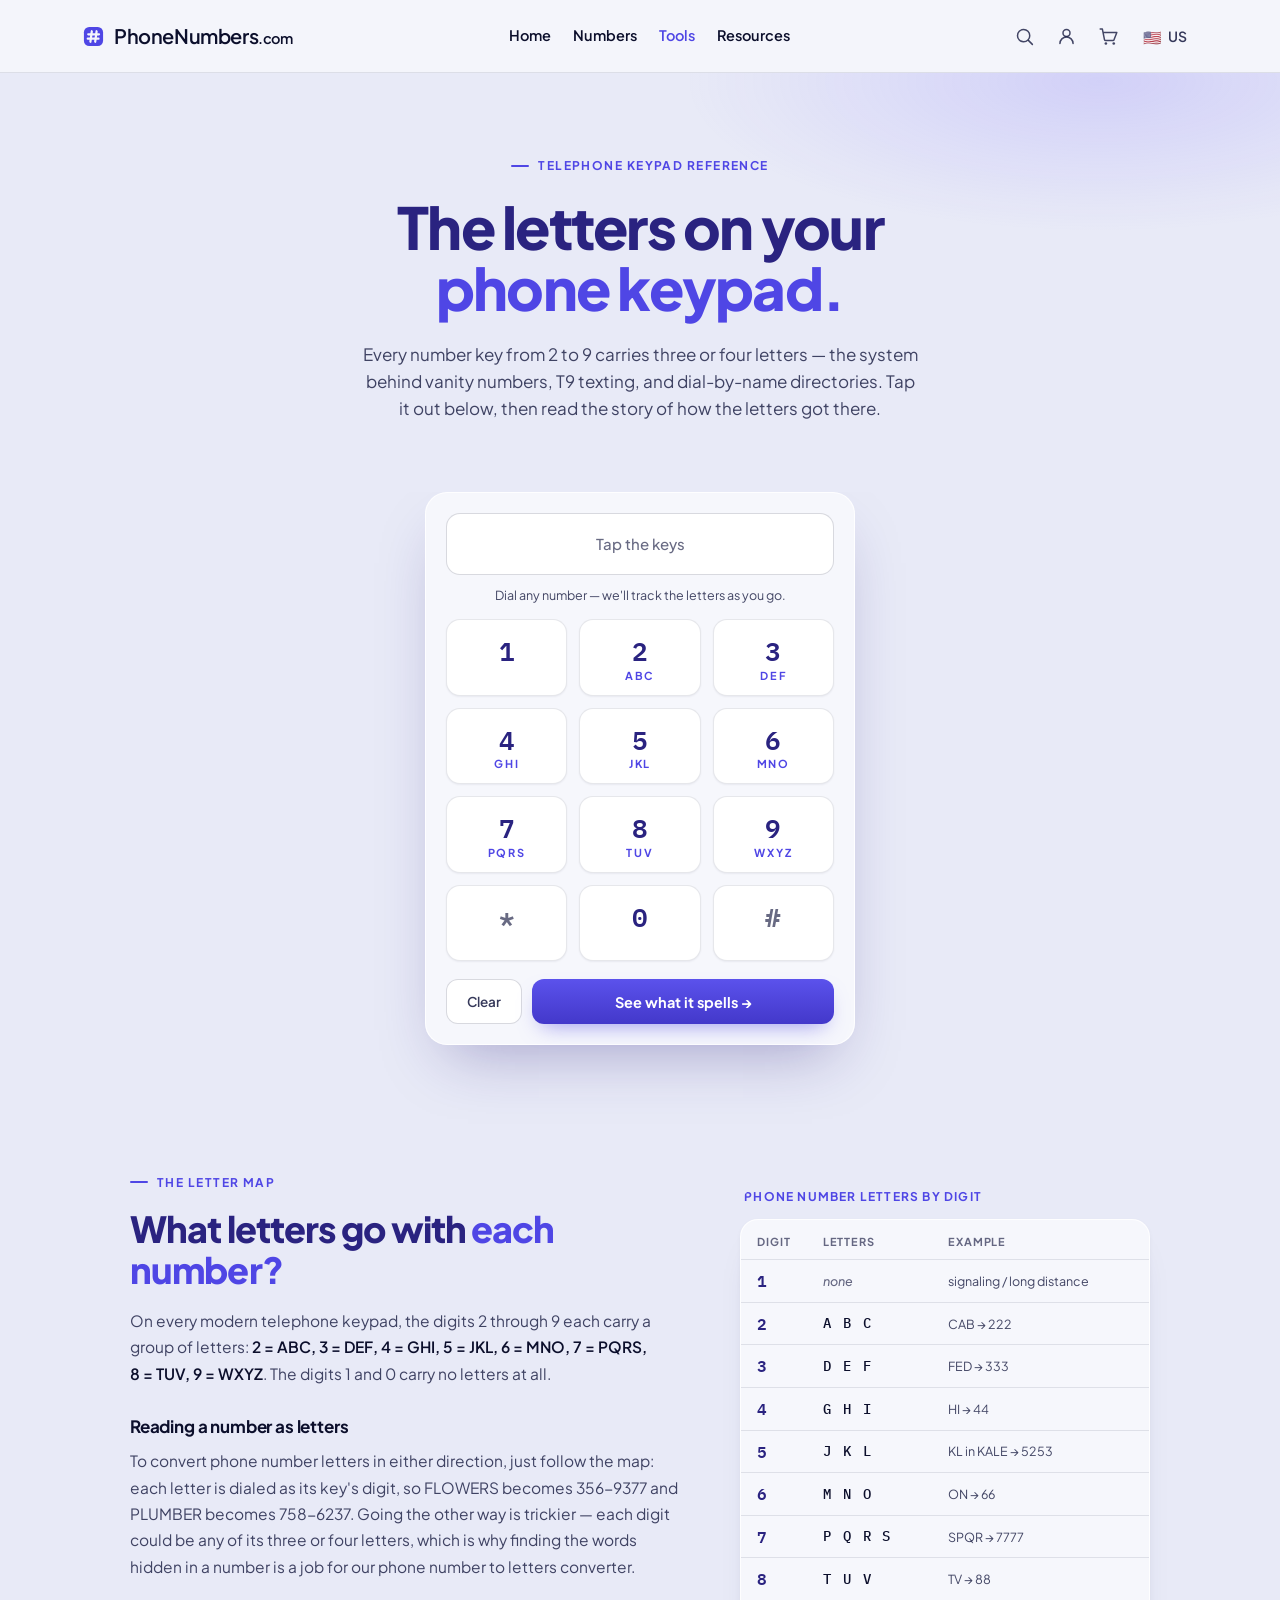
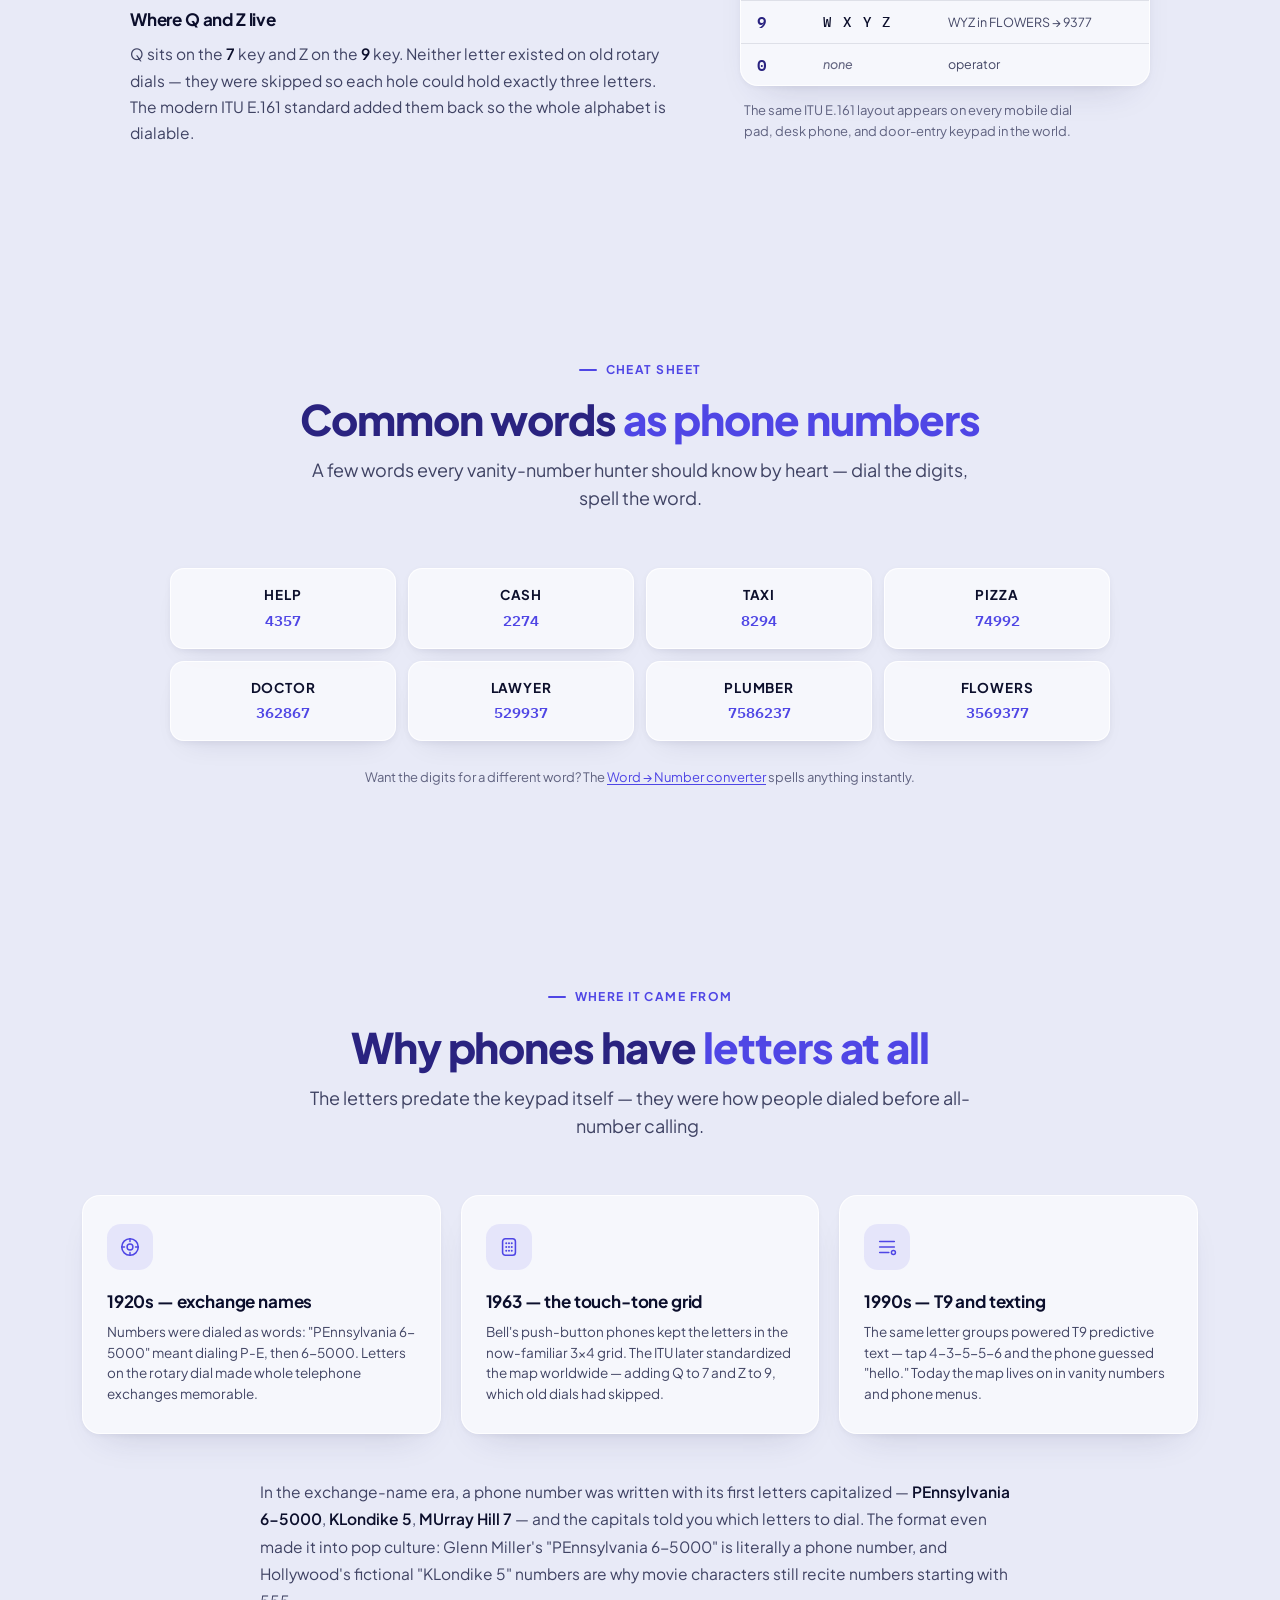
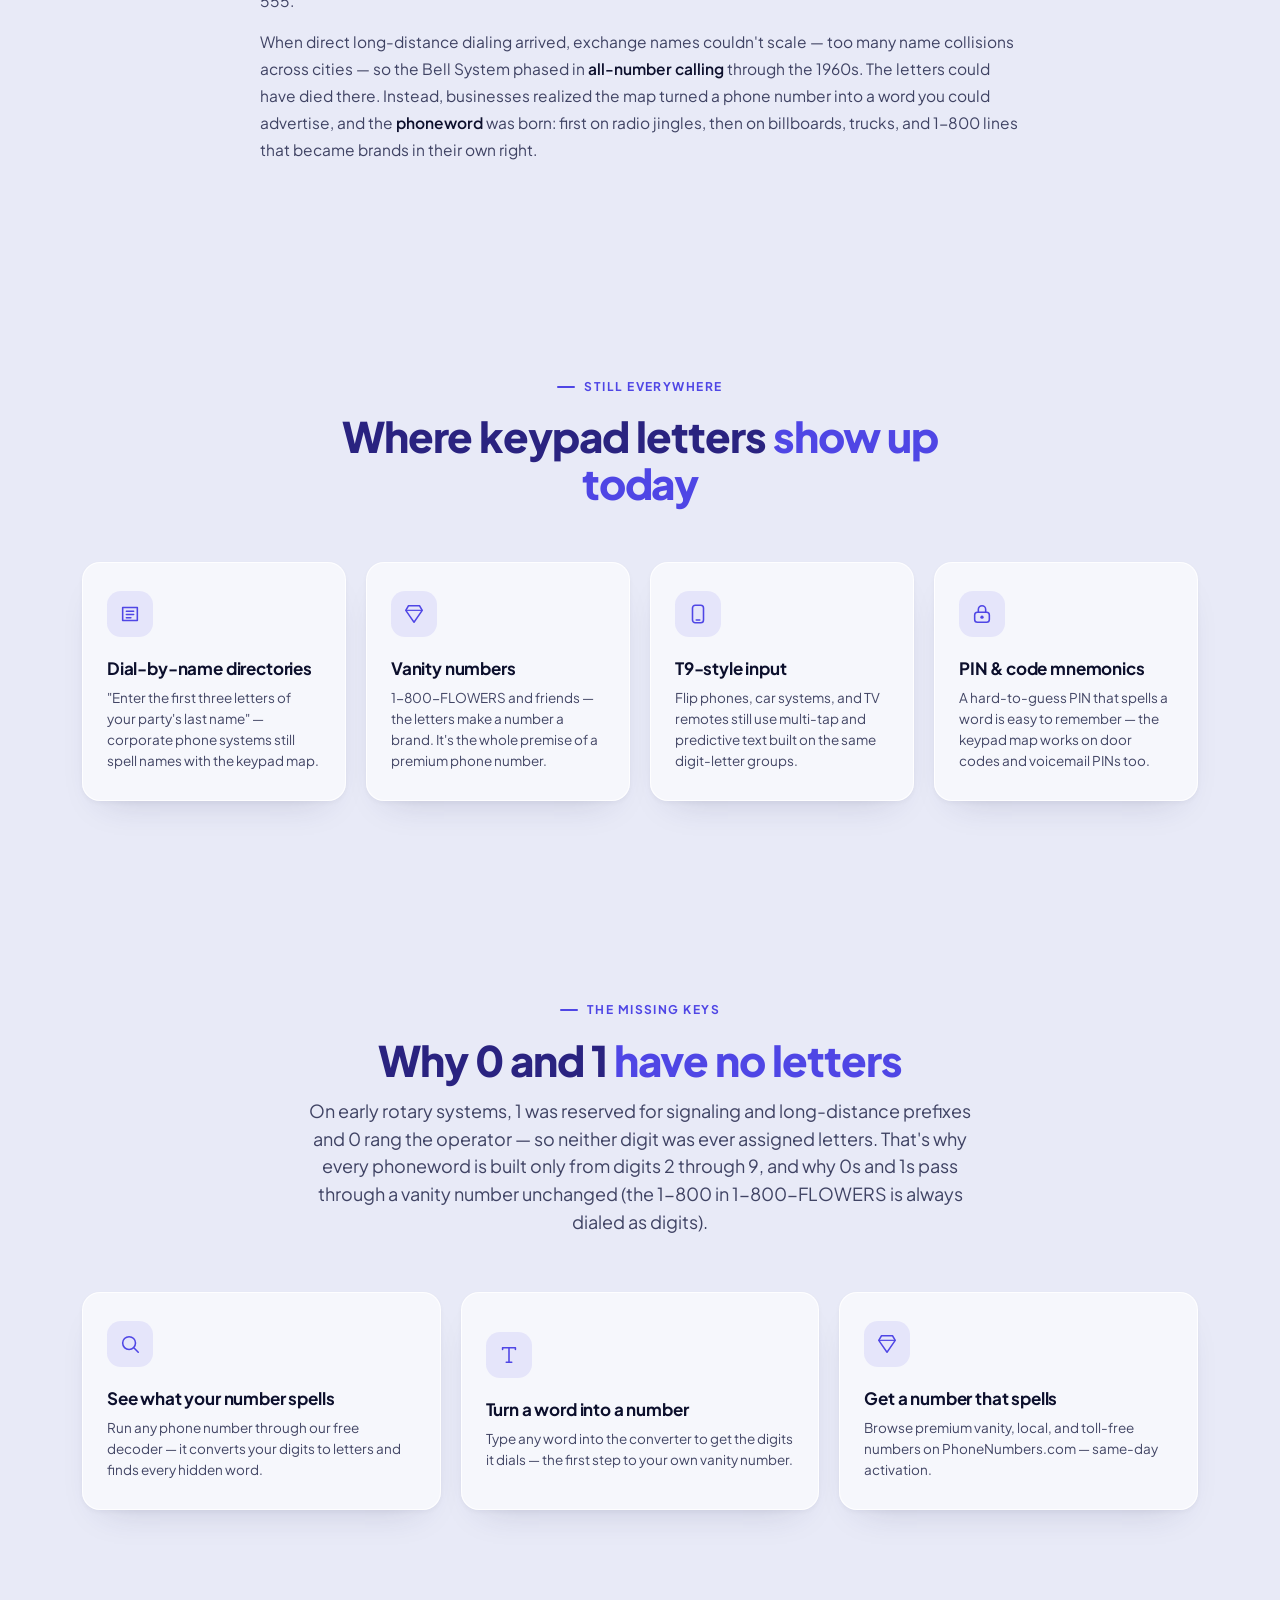
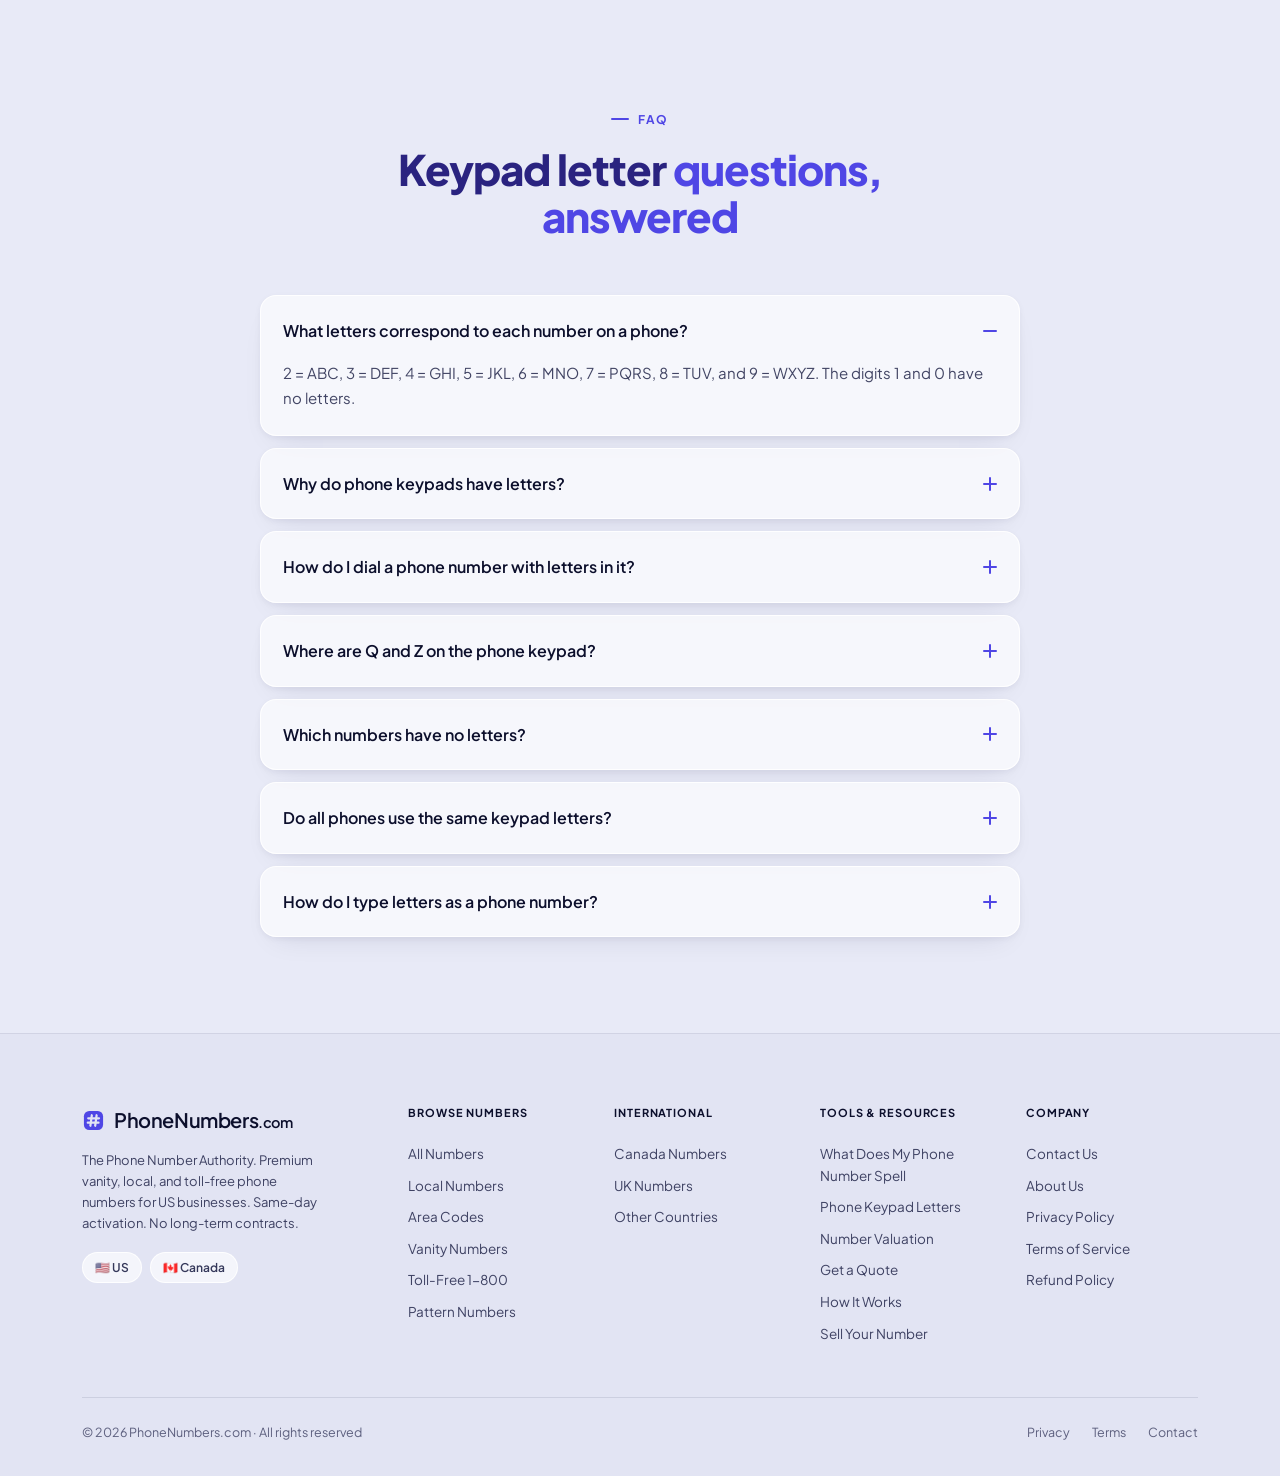
==== commit f940863d: "Redesign keypad-letters page: interactive dial pad + more content - Keypad no longer floats beside t" ====
--- a/keypad-letters.html
+++ b/keypad-letters.html
@@ -4,7 +4,7 @@
   <meta charset="UTF-8" />
   <meta name="viewport" content="width=device-width, initial-scale=1.0" />
   <title>Phone Keypad Letters — What Letters Go With Each Number? | PhoneNumbers.com</title>
-  <meta name="description" content="The letters on a telephone keypad: 2=ABC, 3=DEF, 4=GHI, 5=JKL, 6=MNO, 7=PQRS, 8=TUV, 9=WXYZ. Why keypads have letters, why 0 and 1 don't, and how to use them." />
+  <meta name="description" content="The letters on a telephone keypad: 2=ABC, 3=DEF, 4=GHI, 5=JKL, 6=MNO, 7=PQRS, 8=TUV, 9=WXYZ. Try the interactive keypad, see why letters exist, and dial words as numbers." />
   <!-- NOTE: update the domain/path below to the page's real URL before launch. -->
   <link rel="canonical" href="https://www.phonenumbers.com/en-us/tools/phone-keypad-letters" />
   <meta name="robots" content="index, follow, max-image-preview:large" />
@@ -13,7 +13,7 @@
   <meta property="og:type" content="website" />
   <meta property="og:site_name" content="PhoneNumbers.com" />
   <meta property="og:title" content="Phone Keypad Letters — What Letters Go With Each Number?" />
-  <meta property="og:description" content="The letters on a telephone keypad: 2=ABC, 3=DEF, 4=GHI, 5=JKL, 6=MNO, 7=PQRS, 8=TUV, 9=WXYZ — plus why they exist and how to use them." />
+  <meta property="og:description" content="The letters on a telephone keypad: 2=ABC, 3=DEF, 4=GHI, 5=JKL, 6=MNO, 7=PQRS, 8=TUV, 9=WXYZ — plus an interactive keypad and the story of how the letters got there." />
   <meta property="og:url" content="https://www.phonenumbers.com/en-us/tools/phone-keypad-letters" />
   <meta property="og:image" content="https://www.phonenumbers.com/og/vanity-number-generator.png" />
   <meta property="og:image:alt" content="PhoneNumbers.com phone keypad letters reference" />
@@ -24,14 +24,14 @@
   <!-- Twitter -->
   <meta name="twitter:card" content="summary_large_image" />
   <meta name="twitter:title" content="Phone Keypad Letters — What Letters Go With Each Number?" />
-  <meta name="twitter:description" content="2=ABC, 3=DEF, 4=GHI, 5=JKL, 6=MNO, 7=PQRS, 8=TUV, 9=WXYZ — the full telephone keypad letter map." />
+  <meta name="twitter:description" content="2=ABC, 3=DEF, 4=GHI, 5=JKL, 6=MNO, 7=PQRS, 8=TUV, 9=WXYZ — the full telephone keypad letter map, with an interactive dial pad." />
   <meta name="twitter:image" content="https://www.phonenumbers.com/og/vanity-number-generator.png" />
 
   <link rel="icon" href="data:image/svg+xml,&lt;svg xmlns='http://www.w3.org/2000/svg' viewBox='0 0 100 100'&gt;&lt;text y='.9em' font-size='90'&gt;%F0%9F%93%9E&lt;/text&gt;&lt;/svg&gt;" />
   <link rel="preconnect" href="https://fonts.googleapis.com" />
   <link rel="preconnect" href="https://fonts.gstatic.com" crossorigin />
   <link href="https://fonts.googleapis.com/css2?family=Plus+Jakarta+Sans:wght@400;500;600;700;800&family=IBM+Plex+Mono:wght@400;500;600&display=swap" rel="stylesheet" />
-  <link rel="stylesheet" href="styles.css?v=11" />
+  <link rel="stylesheet" href="styles.css?v=12" />
 </head>
 <body>
   <!-- Header -->
@@ -60,12 +60,38 @@
       <h1>The letters on your<br /><span class="gt">phone keypad.</span></h1>
       <p class="hero-sub">
         Every number key from 2 to 9 carries three or four letters — the system behind
-        vanity numbers, T9 texting, and "press 2 for ABC". Here's the full map and the
-        story of how it got there.
+        vanity numbers, T9 texting, and dial-by-name directories. Tap it out below,
+        then read the story of how the letters got there.
       </p>
     </section>
 
-    <!-- Keypad + reference table -->
+    <!-- Interactive keypad centerpiece -->
+    <section class="tool" id="try-it">
+      <div class="kp-live">
+        <div class="kp-screen empty" id="kpScreen">Tap the keys</div>
+        <p class="kp-sub" id="kpSub">Dial any number — we'll track the letters as you go.</p>
+        <div class="keypad keypad-xl" aria-label="Interactive telephone keypad">
+          <button type="button" class="kp-key" data-d="1"><b>1</b><i></i></button>
+          <button type="button" class="kp-key" data-d="2"><b>2</b><i>ABC</i></button>
+          <button type="button" class="kp-key" data-d="3"><b>3</b><i>DEF</i></button>
+          <button type="button" class="kp-key" data-d="4"><b>4</b><i>GHI</i></button>
+          <button type="button" class="kp-key" data-d="5"><b>5</b><i>JKL</i></button>
+          <button type="button" class="kp-key" data-d="6"><b>6</b><i>MNO</i></button>
+          <button type="button" class="kp-key" data-d="7"><b>7</b><i>PQRS</i></button>
+          <button type="button" class="kp-key" data-d="8"><b>8</b><i>TUV</i></button>
+          <button type="button" class="kp-key" data-d="9"><b>9</b><i>WXYZ</i></button>
+          <button type="button" class="kp-key kp-sym" data-d=""><b>*</b><i></i></button>
+          <button type="button" class="kp-key" data-d="0"><b>0</b><i></i></button>
+          <button type="button" class="kp-key kp-sym" data-d=""><b>#</b><i></i></button>
+        </div>
+        <div class="kp-actions">
+          <button type="button" class="kp-clear" id="kpClear">Clear</button>
+          <a class="kp-go" id="kpGo" href="index.html">See what it spells →</a>
+        </div>
+      </div>
+    </section>
+
+    <!-- Letter map -->
     <section class="section" id="letter-map">
       <div class="wrap">
         <div class="answer-grid">
@@ -73,48 +99,58 @@
             <span class="eyebrow">The Letter Map</span>
             <h2>What letters go with <span class="gt">each number?</span></h2>
             <p>On every modern telephone keypad, the digits 2 through 9 each carry a group of letters: <strong>2&nbsp;=&nbsp;ABC, 3&nbsp;=&nbsp;DEF, 4&nbsp;=&nbsp;GHI, 5&nbsp;=&nbsp;JKL, 6&nbsp;=&nbsp;MNO, 7&nbsp;=&nbsp;PQRS, 8&nbsp;=&nbsp;TUV, 9&nbsp;=&nbsp;WXYZ</strong>. The digits 1 and 0 carry no letters at all.</p>
+            <h3>Reading a number as letters</h3>
+            <p>To convert phone number letters in either direction, just follow the map: each letter is dialed as its key's digit, so FLOWERS becomes 356-9377 and PLUMBER becomes 758-6237. Going the other way is trickier — each digit could be any of its three or four letters, which is why finding the words hidden in a number is a job for our <a href="index.html">phone number to letters converter</a>.</p>
+            <h3>Where Q and Z live</h3>
+            <p>Q sits on the <strong>7</strong> key and Z on the <strong>9</strong> key. Neither letter existed on old rotary dials — they were skipped so each hole could hold exactly three letters. The modern ITU E.161 standard added them back so the whole alphabet is dialable.</p>
+          </div>
+          <div class="answer-side">
             <table class="ref-table">
               <caption>Phone number letters by digit</caption>
-              <thead><tr><th scope="col">Digit</th><th scope="col">Letters</th><th scope="col">Example word</th></tr></thead>
+              <thead><tr><th scope="col">Digit</th><th scope="col">Letters</th><th scope="col">Example</th></tr></thead>
               <tbody>
-                <tr><td class="rd">1</td><td class="rl none">none</td><td class="re">—</td></tr>
+                <tr><td class="rd">1</td><td class="rl none">none</td><td class="re">signaling / long distance</td></tr>
                 <tr><td class="rd">2</td><td class="rl">A B C</td><td class="re">CAB → 222</td></tr>
                 <tr><td class="rd">3</td><td class="rl">D E F</td><td class="re">FED → 333</td></tr>
                 <tr><td class="rd">4</td><td class="rl">G H I</td><td class="re">HI → 44</td></tr>
-                <tr><td class="rd">5</td><td class="rl">J K L</td><td class="re">LK in TALK → 8255</td></tr>
+                <tr><td class="rd">5</td><td class="rl">J K L</td><td class="re">KL in KALE → 5253</td></tr>
                 <tr><td class="rd">6</td><td class="rl">M N O</td><td class="re">ON → 66</td></tr>
-                <tr><td class="rd">7</td><td class="rl">P Q R S</td><td class="re">PQRS in 1-800-PQRS…</td></tr>
+                <tr><td class="rd">7</td><td class="rl">P Q R S</td><td class="re">SPQR → 7777</td></tr>
                 <tr><td class="rd">8</td><td class="rl">T U V</td><td class="re">TV → 88</td></tr>
-                <tr><td class="rd">9</td><td class="rl">W X Y Z</td><td class="re">WXYZ ends FLOWERS → 9377</td></tr>
+                <tr><td class="rd">9</td><td class="rl">W X Y Z</td><td class="re">WYZ in FLOWERS → 9377</td></tr>
                 <tr><td class="rd">0</td><td class="rl none">none</td><td class="re">operator</td></tr>
               </tbody>
             </table>
-            <p class="keypad-note">Handy check: FLOWERS = 356-9377, PLUMBER = 758-6237. Try your own number in our <a href="index.html">phone number to letters converter</a>.</p>
-          </div>
-          <div class="answer-side">
-            <h3 class="keypad-cap">The standard keypad (ITU E.161)</h3>
-            <div class="keypad keypad-xl" role="img" aria-label="Telephone keypad letter map: 2 ABC, 3 DEF, 4 GHI, 5 JKL, 6 MNO, 7 PQRS, 8 TUV, 9 WXYZ. 1 and 0 carry no letters.">
-              <div class="kp-key"><b>1</b><i></i></div>
-              <div class="kp-key"><b>2</b><i>ABC</i></div>
-              <div class="kp-key"><b>3</b><i>DEF</i></div>
-              <div class="kp-key"><b>4</b><i>GHI</i></div>
-              <div class="kp-key"><b>5</b><i>JKL</i></div>
-              <div class="kp-key"><b>6</b><i>MNO</i></div>
-              <div class="kp-key"><b>7</b><i>PQRS</i></div>
-              <div class="kp-key"><b>8</b><i>TUV</i></div>
-              <div class="kp-key"><b>9</b><i>WXYZ</i></div>
-              <div class="kp-key kp-sym"><b>*</b><i></i></div>
-              <div class="kp-key"><b>0</b><i></i></div>
-              <div class="kp-key kp-sym"><b>#</b><i></i></div>
-            </div>
-            <p class="keypad-note">The same layout appears on every mobile dial pad, desk phone, and door-entry keypad in the world.</p>
-          </div>
-        </div>
+            <p class="keypad-note">The same ITU E.161 layout appears on every mobile dial pad, desk phone, and door-entry keypad in the world.</p>
+          </div>
+        </div>
+      </div>
+    </section>
+
+    <!-- Word cheat sheet -->
+    <section class="section tint" id="cheat-sheet">
+      <div class="wrap">
+        <div class="shead">
+          <span class="eyebrow">Cheat Sheet</span>
+          <h2>Common words <span class="gt">as phone numbers</span></h2>
+          <p>A few words every vanity-number hunter should know by heart — dial the digits, spell the word.</p>
+        </div>
+        <div class="word-chips">
+          <div class="word-chip"><b>HELP</b><span>4357</span></div>
+          <div class="word-chip"><b>CASH</b><span>2274</span></div>
+          <div class="word-chip"><b>TAXI</b><span>8294</span></div>
+          <div class="word-chip"><b>PIZZA</b><span>74992</span></div>
+          <div class="word-chip"><b>DOCTOR</b><span>362867</span></div>
+          <div class="word-chip"><b>LAWYER</b><span>529937</span></div>
+          <div class="word-chip"><b>PLUMBER</b><span>7586237</span></div>
+          <div class="word-chip"><b>FLOWERS</b><span>3569377</span></div>
+        </div>
+        <p class="keypad-note center">Want the digits for a different word? The <a href="index.html">Word → Number converter</a> spells anything instantly.</p>
       </div>
     </section>
 
     <!-- History -->
-    <section class="section tint" id="history">
+    <section class="section" id="history">
       <div class="wrap">
         <div class="shead">
           <span class="eyebrow">Where It Came From</span>
@@ -138,10 +174,46 @@
             <p>The same letter groups powered T9 predictive text — tap 4-3-5-5-6 and the phone guessed "hello." Today the map lives on in vanity numbers and phone menus.</p>
           </div>
         </div>
-      </div>
-    </section>
-
-    <!-- Why 0 and 1 are blank + uses -->
+        <div class="history-prose">
+          <p>In the exchange-name era, a phone number was written with its first letters capitalized — <strong>PEnnsylvania 6-5000</strong>, <strong>KLondike 5</strong>, <strong>MUrray Hill 7</strong> — and the capitals told you which letters to dial. The format even made it into pop culture: Glenn Miller's "PEnnsylvania 6-5000" is literally a phone number, and Hollywood's fictional "KLondike 5" numbers are why movie characters still recite numbers starting with 555.</p>
+          <p>When direct long-distance dialing arrived, exchange names couldn't scale — too many name collisions across cities — so the Bell System phased in <strong>all-number calling</strong> through the 1960s. The letters could have died there. Instead, businesses realized the map turned a phone number into a word you could advertise, and the <strong>phoneword</strong> was born: first on radio jingles, then on billboards, trucks, and 1-800 lines that became brands in their own right.</p>
+        </div>
+      </div>
+    </section>
+
+    <!-- Still everywhere today -->
+    <section class="section tint" id="today">
+      <div class="wrap">
+        <div class="shead">
+          <span class="eyebrow">Still Everywhere</span>
+          <h2>Where keypad letters <span class="gt">show up today</span></h2>
+        </div>
+        <div class="cards four">
+          <div class="step-card">
+            <span class="card-ic"><svg viewBox="0 0 24 24" fill="none"><path d="M4 5h16v14H4z" stroke="currentColor" stroke-width="1.7" stroke-linejoin="round"/><path d="M8 9h8M8 12.5h8M8 16h5" stroke="currentColor" stroke-width="1.6" stroke-linecap="round"/></svg></span>
+            <h3>Dial-by-name directories</h3>
+            <p>"Enter the first three letters of your party's last name" — corporate phone systems still spell names with the keypad map.</p>
+          </div>
+          <div class="step-card">
+            <span class="card-ic"><svg viewBox="0 0 24 24" fill="none"><path d="M6 3h12l3 5-9 13L3 8z" stroke="currentColor" stroke-width="1.6" stroke-linejoin="round"/><path d="M3 8h18" stroke="currentColor" stroke-width="1.3"/></svg></span>
+            <h3>Vanity numbers</h3>
+            <p>1-800-FLOWERS and friends — the letters make a number a brand. It's the whole premise of a premium phone number.</p>
+          </div>
+          <div class="step-card">
+            <span class="card-ic"><svg viewBox="0 0 24 24" fill="none"><rect x="6" y="2.5" width="12" height="19" rx="3" stroke="currentColor" stroke-width="1.7"/><path d="M10 18.5h4" stroke="currentColor" stroke-width="1.6" stroke-linecap="round"/></svg></span>
+            <h3>T9-style input</h3>
+            <p>Flip phones, car systems, and TV remotes still use multi-tap and predictive text built on the same digit-letter groups.</p>
+          </div>
+          <div class="step-card">
+            <span class="card-ic"><svg viewBox="0 0 24 24" fill="none"><rect x="4" y="10" width="16" height="11" rx="3" stroke="currentColor" stroke-width="1.7"/><path d="M8 10V7a4 4 0 018 0v3" stroke="currentColor" stroke-width="1.7" stroke-linecap="round"/><circle cx="12" cy="15.5" r="1.8" fill="currentColor"/></svg></span>
+            <h3>PIN &amp; code mnemonics</h3>
+            <p>A hard-to-guess PIN that spells a word is easy to remember — the keypad map works on door codes and voicemail PINs too.</p>
+          </div>
+        </div>
+      </div>
+    </section>
+
+    <!-- Why 0 and 1 are blank + cross-sell -->
     <section class="section" id="zero-one">
       <div class="wrap">
         <div class="shead">
@@ -183,7 +255,11 @@
           </details>
           <details class="faq-q">
             <summary>Why do phone keypads have letters?<span class="faq-x"></span></summary>
-            <div class="faq-a">Letters were added in the 1920s so callers could dial memorable exchange names like "PEnnsylvania 6-5000" instead of raw digits. The system survived into touch-tone phones and now powers vanity numbers, T9-style texting, and "press 2 for ABC" phone menus.</div>
+            <div class="faq-a">Letters were added in the 1920s so callers could dial memorable exchange names like "PEnnsylvania 6-5000" instead of raw digits. The system survived into touch-tone phones and now powers vanity numbers, T9-style texting, and dial-by-name directories.</div>
+          </details>
+          <details class="faq-q">
+            <summary>How do I dial a phone number with letters in it?<span class="faq-x"></span></summary>
+            <div class="faq-a">Press the digit that carries each letter: 1-800-FLOWERS is dialed 1-800-356-9377. The letters are only a memory aid — the phone network only ever sees digits, so any keypad can dial any phoneword.</div>
           </details>
           <details class="faq-q">
             <summary>Where are Q and Z on the phone keypad?<span class="faq-x"></span></summary>
@@ -192,6 +268,10 @@
           <details class="faq-q">
             <summary>Which numbers have no letters?<span class="faq-x"></span></summary>
             <div class="faq-a">1 and 0. On early phone systems 1 was reserved for signaling and long-distance prefixes and 0 rang the operator, so neither was ever assigned letters — they always stay as digits in a phoneword.</div>
+          </details>
+          <details class="faq-q">
+            <summary>Do all phones use the same keypad letters?<span class="faq-x"></span></summary>
+            <div class="faq-a">Yes — the ITU E.161 standard puts the same letters on every modern device, from smartphones to desk phones to door-entry keypads. Only antique dials differ: many skipped Q and Z, and some European rotary phones carried no letters at all.</div>
           </details>
           <details class="faq-q">
             <summary>How do I type letters as a phone number?<span class="faq-x"></span></summary>
@@ -271,7 +351,7 @@
         "@id": "https://www.phonenumbers.com/en-us/tools/phone-keypad-letters#webpage",
         "url": "https://www.phonenumbers.com/en-us/tools/phone-keypad-letters",
         "name": "Phone Keypad Letters — What Letters Go With Each Number?",
-        "description": "The letters on a telephone keypad: 2=ABC, 3=DEF, 4=GHI, 5=JKL, 6=MNO, 7=PQRS, 8=TUV, 9=WXYZ. Why keypads have letters, why 0 and 1 don't, and how to use them.",
+        "description": "The letters on a telephone keypad: 2=ABC, 3=DEF, 4=GHI, 5=JKL, 6=MNO, 7=PQRS, 8=TUV, 9=WXYZ. Try the interactive keypad, see why letters exist, and dial words as numbers.",
         "inLanguage": "en-US",
         "breadcrumb": { "@id": "https://www.phonenumbers.com/en-us/tools/phone-keypad-letters#breadcrumb" }
       },
@@ -295,7 +375,12 @@
           {
             "@type": "Question",
             "name": "Why do phone keypads have letters?",
-            "acceptedAnswer": { "@type": "Answer", "text": "Letters were added in the 1920s so callers could dial memorable exchange names like PEnnsylvania 6-5000 instead of raw digits. The system survived into touch-tone phones and now powers vanity numbers, T9-style texting, and press-2-for-ABC phone menus." }
+            "acceptedAnswer": { "@type": "Answer", "text": "Letters were added in the 1920s so callers could dial memorable exchange names like PEnnsylvania 6-5000 instead of raw digits. The system survived into touch-tone phones and now powers vanity numbers, T9-style texting, and dial-by-name directories." }
+          },
+          {
+            "@type": "Question",
+            "name": "How do I dial a phone number with letters in it?",
+            "acceptedAnswer": { "@type": "Answer", "text": "Press the digit that carries each letter: 1-800-FLOWERS is dialed 1-800-356-9377. The letters are only a memory aid — the phone network only ever sees digits, so any keypad can dial any phoneword." }
           },
           {
             "@type": "Question",
@@ -306,6 +391,11 @@
             "@type": "Question",
             "name": "Which numbers have no letters?",
             "acceptedAnswer": { "@type": "Answer", "text": "1 and 0. On early phone systems 1 was reserved for signaling and long-distance prefixes and 0 rang the operator, so neither was ever assigned letters — they always stay as digits in a phoneword." }
+          },
+          {
+            "@type": "Question",
+            "name": "Do all phones use the same keypad letters?",
+            "acceptedAnswer": { "@type": "Answer", "text": "Yes — the ITU E.161 standard puts the same letters on every modern device, from smartphones to desk phones to door-entry keypads. Only antique dials differ: many skipped Q and Z, and some European rotary phones carried no letters at all." }
           },
           {
             "@type": "Question",
@@ -317,5 +407,48 @@
     ]
   }
   </script>
+
+  <script>
+  // Interactive dial pad: track tapped digits, show each key's letters,
+  // and deep-link into the decoder via index.html?n=DIGITS.
+  (function () {
+    var MAP = { 2: "ABC", 3: "DEF", 4: "GHI", 5: "JKL", 6: "MNO", 7: "PQRS", 8: "TUV", 9: "WXYZ" };
+    var screen = document.getElementById("kpScreen");
+    var sub = document.getElementById("kpSub");
+    var go = document.getElementById("kpGo");
+    var digits = "";
+
+    function render() {
+      if (!digits) {
+        screen.classList.add("empty");
+        screen.textContent = "Tap the keys";
+        sub.textContent = "Dial any number — we'll track the letters as you go.";
+        go.href = "index.html";
+        return;
+      }
+      screen.classList.remove("empty");
+      screen.textContent = digits.replace(/(\d{3})(?=\d)/g, "$1 ");
+      var last = digits[digits.length - 1];
+      sub.textContent = MAP[last]
+        ? "Key " + last + " carries " + MAP[last].split("").join(" · ")
+        : "Key " + last + " has no letters — it stays a digit";
+      go.href = "index.html?n=" + digits;
+    }
+
+    document.querySelectorAll(".kp-live .kp-key").forEach(function (k) {
+      k.addEventListener("click", function () {
+        var d = k.getAttribute("data-d");
+        if (!d) return;
+        if (digits.length < 11) digits += d;
+        render();
+      });
+    });
+    document.getElementById("kpClear").addEventListener("click", function () {
+      digits = "";
+      render();
+    });
+    render();
+  })();
+  </script>
 </body>
 </html>
--- a/styles.css
+++ b/styles.css
@@ -205,6 +205,45 @@
 .keypad-xl .kp-key b{font-size:26px}
 .keypad-xl .kp-key i{font-size:11px}
 @media (max-width:860px){.keypad,.keypad-note{max-width:none}}
+.keypad-note.center{text-align:center;max-width:none;margin-top:26px}
+
+/* index page: keypad column follows the copy while scrolling */
+#what-it-spells .answer-side{position:sticky;top:96px;align-self:start}
+
+/* interactive dial pad centerpiece (keypad-letters page) */
+.kp-live{max-width:430px;margin:0 auto;background:var(--glass);border:1px solid var(--glass-br);border-radius:22px;box-shadow:0 28px 60px -22px rgba(40,30,120,.35);padding:20px;text-align:center}
+.kp-live .keypad{background:transparent;border:none;box-shadow:none;padding:14px 0 0;max-width:none}
+.kp-live .kp-key{font-family:var(--sans);cursor:pointer;transition:.12s ease;user-select:none}
+.kp-live .kp-key:hover{border-color:var(--ac)}
+.kp-live .kp-key:active{transform:scale(.95);background:var(--ac-soft)}
+.kp-live .kp-key.kp-sym{cursor:default}
+.kp-live .kp-key.kp-sym:hover{border-color:var(--line)}
+.kp-live .kp-key.kp-sym:active{transform:none;background:#fff}
+.kp-screen{background:#fff;border:1px solid var(--line-2);border-radius:14px;min-height:62px;display:flex;align-items:center;justify-content:center;font-family:var(--mono);font-size:24px;font-weight:600;color:var(--ink);letter-spacing:.04em;padding:10px 14px}
+.kp-screen.empty{color:var(--ink-40);font-family:var(--sans);font-size:15px;font-weight:500;letter-spacing:0}
+.kp-sub{font-size:12.5px;color:var(--ink-58);margin-top:10px;min-height:19px}
+.kp-actions{display:flex;gap:10px;margin-top:18px}
+.kp-clear{flex:0 0 auto;border:1.5px solid var(--line-2);background:#fff;color:var(--ink-72);font:600 13.5px var(--sans);border-radius:12px;padding:13px 20px;cursor:pointer;transition:.15s}
+.kp-clear:hover{border-color:var(--ac);color:var(--ac)}
+.kp-go{flex:1;display:inline-flex;align-items:center;justify-content:center;background:var(--grad);color:#fff;font:700 14.5px var(--sans);border-radius:12px;padding:13px 18px;box-shadow:0 10px 22px -10px rgba(79,70,229,.6);transition:filter .15s}
+.kp-go:hover{filter:brightness(1.08)}
+
+/* word cheat-sheet chips */
+.word-chips{display:grid;grid-template-columns:repeat(4,1fr);gap:12px;max-width:940px;margin:0 auto}
+.word-chip{background:var(--glass);border:1px solid var(--glass-br);border-radius:14px;box-shadow:var(--sh);padding:15px 16px;text-align:center}
+.word-chip b{display:block;font-size:13.5px;font-weight:700;letter-spacing:.06em;color:var(--ink)}
+.word-chip span{display:block;font-family:var(--mono);font-size:15px;font-weight:600;color:var(--ac);margin-top:3px}
+@media (max-width:860px){.word-chips{grid-template-columns:repeat(2,1fr)}}
+
+/* history prose */
+.history-prose{max-width:760px;margin:44px auto 0;font-size:15.5px;line-height:1.75;color:var(--ink-58);text-align:left}
+.history-prose p{margin-bottom:14px}
+.history-prose strong{color:var(--ink);font-weight:600}
+
+/* four-up card row */
+.cards.four{grid-template-columns:repeat(4,1fr)}
+@media (max-width:1000px){.cards.four{grid-template-columns:1fr 1fr}}
+@media (max-width:600px){.cards.four{grid-template-columns:1fr}}
 
 /* keypad-letters reference table */
 .ref-table{width:100%;border-collapse:separate;border-spacing:0;background:var(--glass);border:1px solid var(--glass-br);border-radius:18px;box-shadow:var(--sh-card);overflow:hidden;font-size:14px;margin-top:22px}
